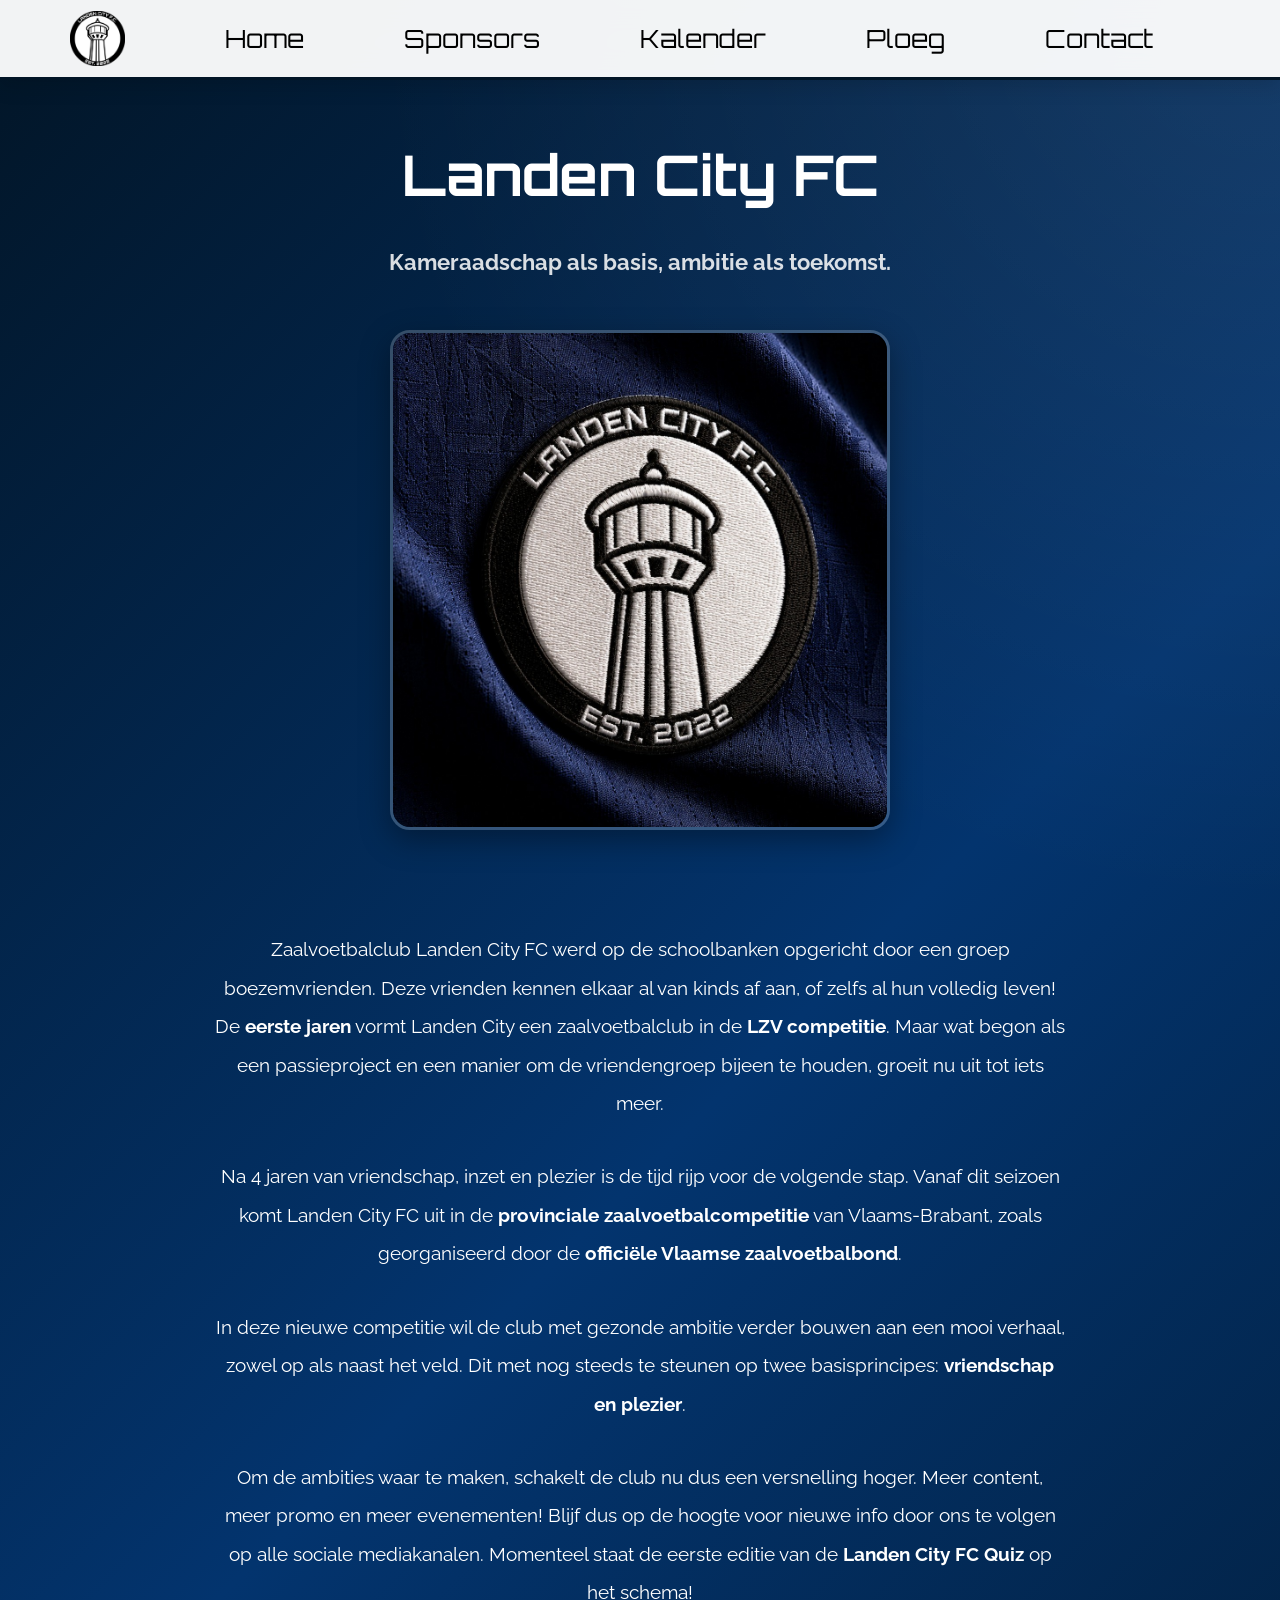
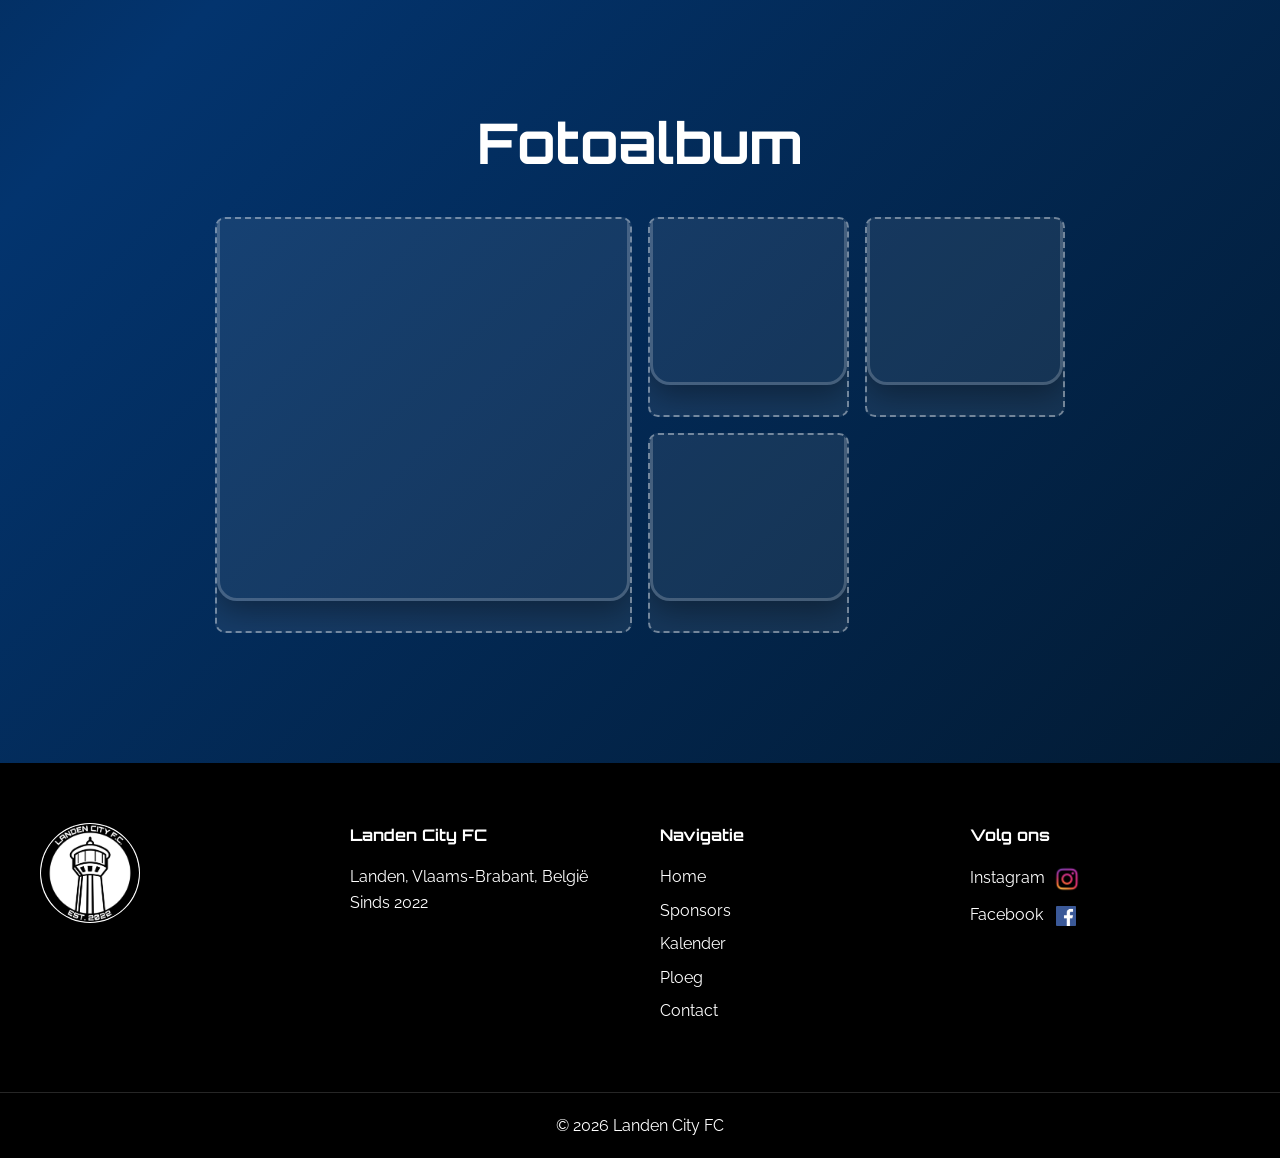
==== index.html @ bb8fb24b "Update index.html" ====
<!DOCTYPE html>
<html>

<head><!--Dit is alles wat te maken heeft met wat er in de link en tabblad van de website staat-->
    <meta charset="UTF-8">
    <meta name="viewport" content="width=device-width, initial-scale=1.0">

    <link href="https://fonts.googleapis.com/css2?family=Orbitron:wght@400;500;600;700&family=Roboto:wght@300;400;500;700&family=Poppins:wght@300;400;500;600&family=Raleway:wght@300;400;500;600&family=Quicksand:wght@300;400;500;600&display=swap" rel="stylesheet">
    <title>Landen City FC</title>
    <link rel="stylesheet" href="style.css">
    <link rel="icon" type="image/png" href="afbeeldingen/lcfc_logo_2026_2.png">
</head>



<body> <!--Dit is alles wat zichtbaar is op de pagina van de website zelf-->
<header>
    <nav class="navbar">
        <a href="index.html">
            <img src="afbeeldingen/lcfc_logo_2026_2.png" alt="Nieuw logo LCFC" class="afbeeldingnav">
        </a>
        <ul>
            <li><a href="index.html">Home</a></li>
            <li><a href="sponsors.html">Sponsors</a></li>
            <li><a href="kalender.html">Kalender</a></li>
            <li><a href="ploeg.html">Ploeg</a></li>
            <li><a href="contact.html">Contact</a></li>
        </ul>
    </nav>
</header>
    <div class="home-content">
        <h1>Landen City FC</h1>
        
        <h2>Kameraadschap als basis, ambitie als toekomst.</h2>

        <img src="afbeeldingen/LCFC_logo_home.jpeg" alt="Nieuw logo LCFC op shirt" class="afbeelding"> 

        <p>
        Zaalvoetbalclub Landen City FC werd op de schoolbanken opgericht door een groep boezemvrienden. Deze vrienden kennen elkaar al van kinds af aan, of zelfs al hun volledig leven!
        De <strong>eerste jaren</strong> vormt Landen City een zaalvoetbalclub in de <strong>LZV competitie</strong>. Maar wat begon als een passieproject en een manier om de vriendengroep bijeen te houden,
         groeit nu uit tot iets meer. 
        </p>

        <p>
        Na 4 jaren van vriendschap, inzet en plezier is de tijd rijp voor de volgende stap.
         Vanaf dit seizoen komt Landen City FC uit in de <strong>provinciale zaalvoetbalcompetitie</strong> van Vlaams-Brabant,
          zoals georganiseerd door de <strong>officiële Vlaamse zaalvoetbalbond</strong>.
        </p>

        <p>
        In deze nieuwe competitie wil de club met gezonde ambitie verder bouwen aan een mooi verhaal, zowel op als naast het veld.
         Dit met nog steeds te steunen op twee basisprincipes: <strong>vriendschap en plezier</strong>.
        </p>
        
        <p>
            Om de ambities waar te maken, schakelt de club nu dus een versnelling hoger.
             Meer content, meer promo en meer evenementen! Blijf dus op de hoogte voor nieuwe info door ons te volgen op alle sociale mediakanalen. 
             Momenteel staat de eerste editie van de <strong>Landen City FC Quiz</strong> op het schema!
        </p>
        <br>
        <br>
        <div>
            <h1>Fotoalbum</h1>
        
            <!--
                INVULINSTRUCTIES FOTOALBUM:
                1. Zet je fotobestanden in een submap, bv. "afbeeldingen/album/".
                2. Vervang per tegel de tekst "Foto hier" door:
                   <img src="afbeeldingen/album/naam.jpg" alt="Korte beschrijving">
                3. Wil je meer foto's dan er nu tegels zijn? Kopieer een heel
                   <div class="foto-tegel">...</div> blok en plak het onderaan; het rooster vult zichzelf aan.
                4. Wil je een foto laten uitspringen (groter tonen)? Voeg de class "foto-groot" toe
                   aan dat tegel-blokje (er staat er nu al één als voorbeeld).
            -->
            <div class="fotoalbum-grid">
                <div class="foto-tegel foto-groot"><img src="afbeeldingen/album/naam.jpg" alt="Korte beschrijving"></div>
                <div class="foto-tegel"><img src="afbeeldingen/album/naam.jpg" alt="Korte beschrijving"></div>
                <div class="foto-tegel"><img src="afbeeldingen/album/naam.jpg" alt="Korte beschrijving"></div>
                <div class="foto-tegel"><img src="afbeeldingen/album/naam.jpg" alt="Korte beschrijving"></div>
            </div>
        </div>
    </div>

<footer class="footer">
    <div class="footer-container">

        <div class="footer-logo">
            <img src="afbeeldingen/lcfc_logo_2026_2.png" alt="Nieuw logo LCFC" class="afbeelding">  
            
        </div>

        <div>
            <h4>Landen City FC</h4>
            <p>Landen, Vlaams-Brabant, België</p>
            <p>Sinds 2022</p>
        </div>
        
        <div>
            <h4>Navigatie</h4>
            <ul class="footer-nav">
                <li><a href="index.html">Home</a></li>
                <li><a href="sponsors.html">Sponsors</a></li>
                <li><a href="kalender.html">Kalender</a></li>
                <li><a href="ploeg.html">Ploeg</a></li>
                <li><a href="contact.html">Contact</a></li>
            </ul>
        </div>

        <div>
            <h4>Volg ons</h4>

            <p><a href="https://www.instagram.com/landen_city_fc/">Instagram
                            <img src="afbeeldingen/instagram_logo.png" alt="logo instagram" class="social-iconi">
                         </a>
            </p>

            <p><a href="https://www.facebook.com/profile.php?id=61591784882797">Facebook
                            <img src="afbeeldingen/facebook_logo.png" alt="logo facebook" class="social-iconf">
                         </a>
            </p>
        </div>

    </div>

    <div class="footer-bottom">
        © 2026 Landen City FC
    </div>
</footer>

</body>

</html>
---- style.css ----
/* ==========================
   RESET
========================== */

*{
    margin:0;
    padding:0;
    box-sizing:border-box;
}

/* ==========================
   ALGEMENE LAYOUT
========================== */

html{
    overflow-x:hidden;
    width:100%;
}

body{
    display:flex;
    flex-direction:column;
    min-height:100vh;
    width:100%;
    max-width:100vw;
    padding-top:80px;
    overflow-x:hidden;

    text-align:center;
    font-family:'Raleway',sans-serif;
    line-height:1.6;

    background:
        radial-gradient(
            circle at top right,
            rgba(255,255,255,0.08),
            transparent 30%
        ),
        linear-gradient(
            135deg,
            #021526 0%,
            #03346E 45%,
            #021526 100%
        );
}

header{
    width:100%;
}

.content{
    flex:1;
    padding-bottom:60px;
}

.page-titel,
h1{
    color:white;
    font-family:'Orbitron',sans-serif;
}

p{
    color:white;
}

/* ==========================
   NAVBAR
========================== */

.navbar{
    position:fixed;
    top:0;
    width:100%;
    height:80px;

    background:rgba(255,255,255,0.95);
    backdrop-filter:blur(15px);

    display:flex;
    align-items:center;

    gap:100px;

    border-bottom:3px solid #021526;
    box-shadow:0 5px 20px rgba(0,0,0,0.15);

    z-index:1000;
}

.navbar a{
    display:flex;
    align-items:center;
}

nav a{
    color:black;
    text-decoration:none;
    font-family:'Orbitron',sans-serif;
    font-size:25px;
    transition:0.3s;
}

nav a:hover{
    color:#0A4D8C;
}

.navbar ul{
    display:flex;
    list-style:none;
    gap:100px;
}

.afbeeldingnav{
    width:55px;
    height:auto;
    display:block;

    margin-left:70px;
}

.afbeelding{
    width:300px;
    height:auto;
}

@media (max-width:768px){

    .navbar{
        height:auto;
        padding:10px;
        flex-direction:column;
        gap:10px;
        width:100%;
        overflow:hidden;
    }


    .navbar ul{
        display:flex;
        flex-wrap:wrap;
        justify-content:center;
        gap:10px;

        width:100%;
        padding:0;
        margin:0;
    }


    nav a{
        font-size:14px;
    }

    .afbeeldingnav{
        width:40px;
        margin-left:0;
    }

    body{
        padding-top:140px;
    }

    .footer-container{
        grid-template-columns:1fr;
        text-align:left;
        justify-items:center;
        padding:40px 20px;
        gap:30px;
    }

    .wedstrijd-item{
        flex-wrap:wrap;
        justify-content:center;
        gap:6px 12px;
        text-align:center;
    }

    .wedstrijd-badge{
        margin-right:0;
    }

}

/* ==========================
   HOMEPAGE
========================== */

.home-content{
    max-width: 900px;
    margin: 50px auto;
    padding: 0 25px;

    text-align: center;
    color: white;
}

.home-content h1{
    font-size: 3.5rem;
    margin-bottom: 25px;
}

.home-content h2{
    font-size: 1.4rem;
    margin-bottom: 50px;
    font-weight: bold;
    color: rgba(255,255,255,0.85);
}

.home-content p{
    font-size: 1.2rem;
    line-height: 2;
    margin-bottom: 35px;
}

.home-content img{
    width: 100%;
    max-width: 500px;
    height: auto;

    display: block;
    margin: 40px auto;

    border-radius: 20px;
    border: 3px solid rgba(255,255,255,0.2);

    box-shadow:
        0 10px 30px rgba(0,0,0,0.35);

    transition: all 0.3s ease;
    margin-bottom: 100px;
}


.home-content img:hover{
    transform: scale(1.02);

    box-shadow:
        0 15px 40px rgba(0,0,0,0.45);
}

/* ==========================
   SPONSORS
========================== */

.sponsors-wrapper{
    max-width:1000px;
    margin:auto;
    padding:0 20px;
}

.sponsor-tier{
    margin-bottom:50px;
}

.sponsor-tier p{
    font-size: 1.2rem;
    line-height: 2;
    margin-bottom: 35px;
}

.sponsor-tier h2{
    color:white;
    font-family:'Orbitron',sans-serif;
    margin-bottom:10px;
}


.sponsor-grid{
    display:flex;
    flex-wrap:wrap;
    justify-content:center;
    gap:100px;
    margin-bottom: 60px;
}

.sponsor-card{
    display:flex;
    flex-direction:column;
    align-items:center;
    max-width:300px;
}


.sponsor-beschrijving{
    font-size:0.8rem;
    line-height:1.3;
    color:white;
    text-align:center;
    max-width:220px;
    width:100%;
}


.sponsor-card img{
    height: 200px;
    width: auto;
    max-width: 400px;

    display: block;
    margin: 10px auto;

    border-radius: 20px;
    border: 3px solid rgba(255,255,255,0.2);

    box-shadow:
        0 10px 30px rgba(0,0,0,0.35);

    transition: all 0.3s ease;
}


.sponsor-card img:hover{
    transform: scale(1.02);

    box-shadow:
        0 15px 40px rgba(0,0,0,0.45);
}

/* ==========================
   KALENDER
========================== */

.adres-link{
    color: white;
    text-decoration: none;

    border-bottom: 1px solid transparent;

    transition: all 0.3s ease;
}

.adres-link:hover{
    color: #9ccfff;

    border-bottom: 1px solid #9ccfff;

    padding-bottom: 2px;
}

.kalender-wrapper{
    max-width:700px;
    margin:auto;
    padding:0 20px;
    margin-bottom: 50px;
}

.kalender-sectie{
    max-width: 1000px;

    margin: 0 auto 60px auto;
    padding: 30px;

    background: rgba(255,255,255,0.08);

    border: 1px solid rgba(255,255,255,0.15);
    border-radius: 15px;
}

.kalender-sectie h2{
    color: white;
    margin-bottom: 25px;
    margin-top: 50px;
}

.kalender-sectie p{
    margin-bottom: 15px;
    font-size: 1.1rem;
}


.wedstrijden-lijst{
    list-style:none;

    display:flex;
    flex-direction:column;

    gap:15px;
}

.wedstrijd-item{
    background:rgba(255,255,255,0.08);

    border:1px solid rgba(255,255,255,0.25);
    border-radius:8px;

    padding:16px 20px;

    display:flex;
    justify-content:space-between;
    align-items:center;

    color:white;

    transition:0.3s;
}

.wedstrijd-item:hover{
    transform:translateY(-5px);
    box-shadow:0 10px 30px rgba(0,0,0,0.3);
}

.wedstrijd-datum{
    min-width:90px;
}

.wedstrijd-tegenstander{
    flex:1;
}

.wedstrijd-badge{
    border-radius:20px;
    padding:4px 10px;
    margin-right: 20px;
}

.wedstrijd-badge.thuis{
    background:#4CAF50;
    color:white;
}

.wedstrijd-badge.uit{
    background:#E67E22;
    color:white;
}

.wedstrijd-badge.event{
    background:#558ada;
    color:white;
}

/* ==========================
   CONTACT
========================== */

.contact-wrapper{
    max-width:900px;
    margin:auto;
    padding:20px;
}

.contact-wrapper h1{
    margin-bottom:40px;
}

.contact-wrapper h2{
    color:white;
    margin-bottom:5px;
}

.socials-contact{
    display:flex;
    flex-wrap:wrap;
    justify-content:center;
    gap:30px;
    margin-bottom:60px;
}

.social-link{
    display:flex;
    align-items:center;
    gap:12px;

    color:white;
    text-decoration:none;

    background:rgba(255,255,255,0.08);
    border:1px solid rgba(255,255,255,0.2);
    border-radius:12px;

    padding:12px 20px;

    transition:0.3s;
}

.social-link:hover{
    transform:translateY(-3px);
    background:rgba(255,255,255,0.12);
}

.social-iconci{
    width: 42px;
    height:42px;
    object-fit:contain;
    display:block;
}

.social-iconcf{
    width:30px;
    height:30px;
    object-fit:contain;
    display:block;
}

.contact-card{
    background:rgba(255,255,255,0.08);

    border:1px solid rgba(255,255,255,0.2);
    border-radius:15px;

    padding:25px;
    margin-bottom:25px;

    text-align:left;

    transition:0.3s;
}

.contact-card:hover{
    transform:translateY(-3px);
    box-shadow:0 10px 25px rgba(0,0,0,0.25);
}

.contact-card h2{
    color:white;
    margin-bottom:5px;
}

.contact-card h3{
    color:#9ccfff;
    margin-bottom:15px;
    font-weight:500;
}

.contact-card p{
    margin-bottom:6px;
}
/* ==========================
   PLOEG
========================== */

.ploeg-wrapper{
    max-width:1000px;
    margin:auto;
    padding:0 20px;
}

.ploeg-groep{
    margin-bottom:50px;
}

.ploeg-groep h1{
    font-size: 3.5rem;
    margin-bottom: 15px;
}

.ploeg-groep h2{
    color:white;
    font-family:'Orbitron',sans-serif;
    margin-bottom:20px;
}

.speler-grid{
    display:flex;
    flex-wrap:wrap;
    justify-content:center;

    gap:20px;
}

.speler-card{
    width:160px;

    background:rgba(255,255,255,0.08);

    border:1px solid rgba(255,255,255,0.25);
    border-radius:10px;

    color:white;

    transition:0.3s;
}

.speler-card:hover{
    transform:translateY(-5px);
    box-shadow:0 10px 30px rgba(0,0,0,0.3);
}

.speler-foto{
    width:100%;
    height:160px;
    overflow:hidden;

    display:flex;
    justify-content:center;
    align-items:center;

    background:rgba(255,255,255,0.12);
}

.speler-foto img{
    width:100%;
    height:100%;

    object-fit:contain;
}

.speler-nummer{
    font-family:'Orbitron',sans-serif;
    font-size:26px;
    margin-top:10px;
}

.speler-naam{
    margin-top:5px;
}

.speler-positie{
    margin-bottom:10px;
    opacity:0.8;
}

/* ==========================
   FOOTER
========================== */

.footer{
    margin-top:80px;
    background:black;
}

.footer-container{
    max-width:1400px;
    margin:auto;
    padding:60px 40px;

    display:grid;
    grid-template-columns:repeat(auto-fit, minmax(180px, 1fr));

    gap:40px;
    text-align:left;
}

.footer-nav{
    list-style:none;
    margin:0;
    padding:0;
}

.footer-logo img{
    width:100px;
    height:auto;

    background:white;
    border-radius:50%;

    padding:1px;
    margin-bottom:15px;
}

.footer h3,
.footer h4{
    color:white;
    font-family:'Orbitron',sans-serif;
    margin-bottom:15px;
}

.footer p{
    display: flex;
    align-items: center;
    gap: 8px;
}

.footer a{
    color:white;
    text-decoration:none;

    display:block;
    margin-bottom:8px;

    transition:0.3s;
}

.footer a:hover{
    color:#53a4ff;
    padding-left:5px;
}

.footer-bottom{
    border-top:1px solid rgba(255,255,255,0.15);

    text-align:center;

    color:white;

    padding:20px;
}

.social-iconi{
    width: 30px;
    height: 30px;

    margin-left: 3px;

    vertical-align: middle;
}

.social-iconi:hover{
    transform: scale(1.15);
    opacity: 0.85;
}

.social-iconf{
    width: 20px;
    height: 20px;

    margin-left: 9px;

    vertical-align: middle;
}

.social-iconf:hover{
    transform: scale(1.15);
    opacity: 0.85;
}


/* Fotoalbum */
.fotoalbum-grid{
    display:grid;
    grid-template-columns:repeat(auto-fill, minmax(200px, 1fr));
    grid-auto-rows:200px;
    gap:16px;
    max-width:1100px;
    margin:30px auto 0 auto;
}

.foto-tegel{
    background:rgba(255,255,255,0.08);
    border:2px dashed rgba(255,255,255,0.4);
    border-radius:10px;
    display:flex;
    align-items:center;
    justify-content:center;
    color:rgba(255,255,255,0.6);
    font-family:'Poppins', sans-serif;
    font-size:14px;
    overflow:hidden;
}

.foto-tegel img{
    width:100%;
    height:100%;
    object-fit:cover;
    display:block;
    transition:transform 0.4s ease;
}

.foto-tegel:hover img{
    transform:scale(1.05);
}

.foto-tegel.foto-groot{
    grid-column:span 2;
    grid-row:span 2;
}

@media (max-width:768px){
    .foto-tegel.foto-groot{
        grid-column:span 1;
        grid-row:span 1;
    }
}
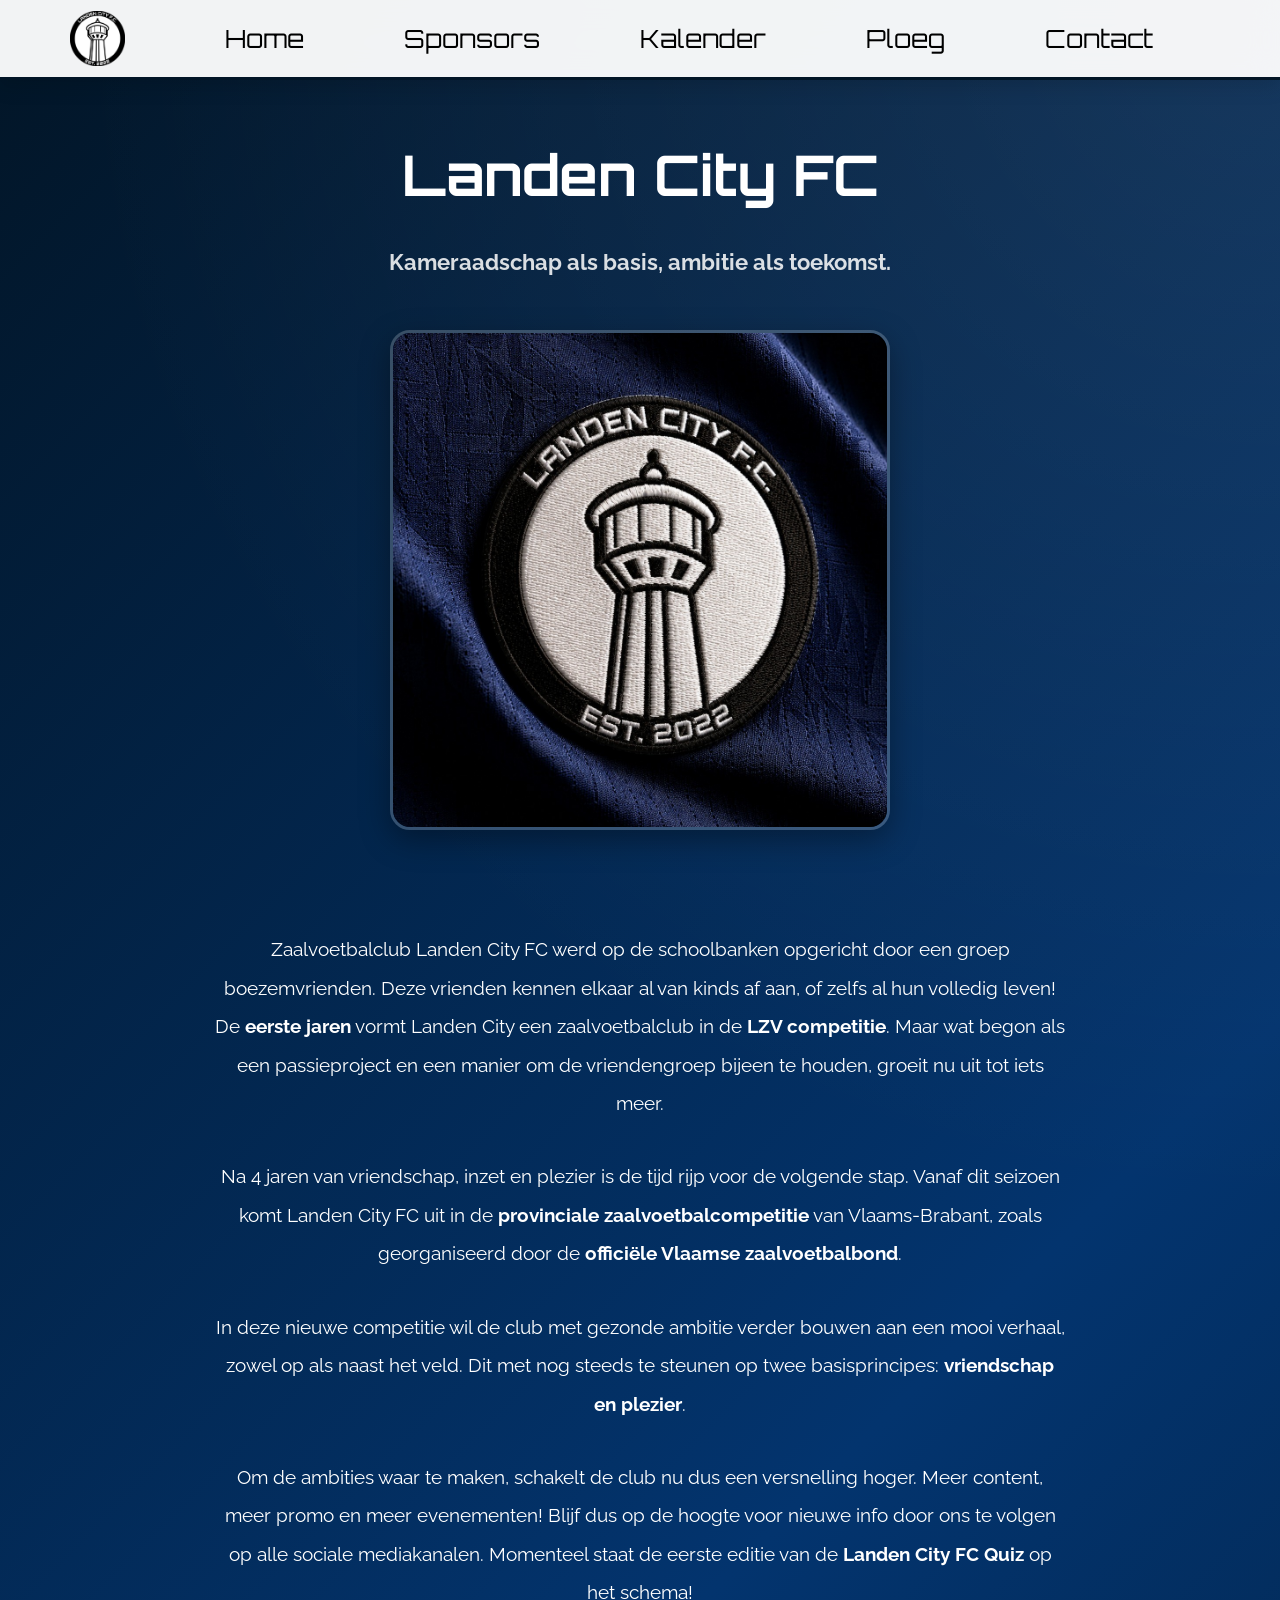
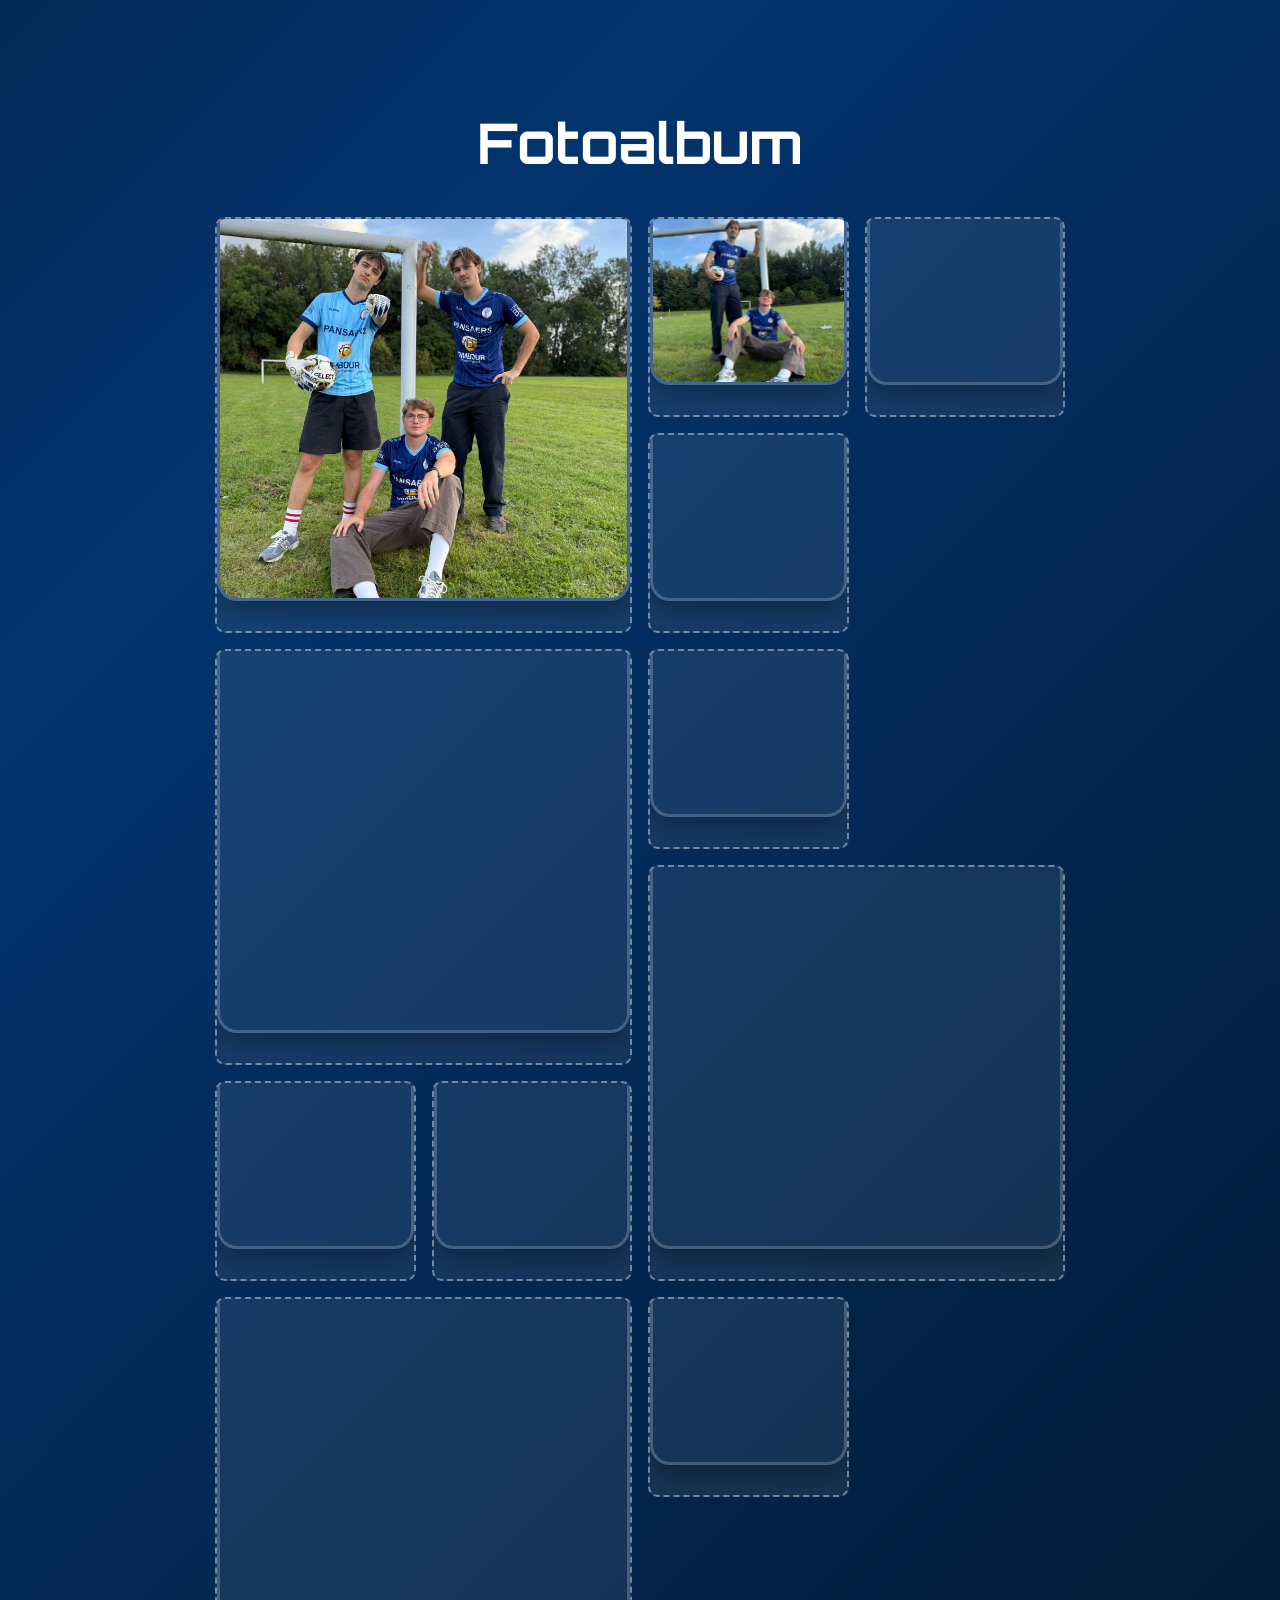
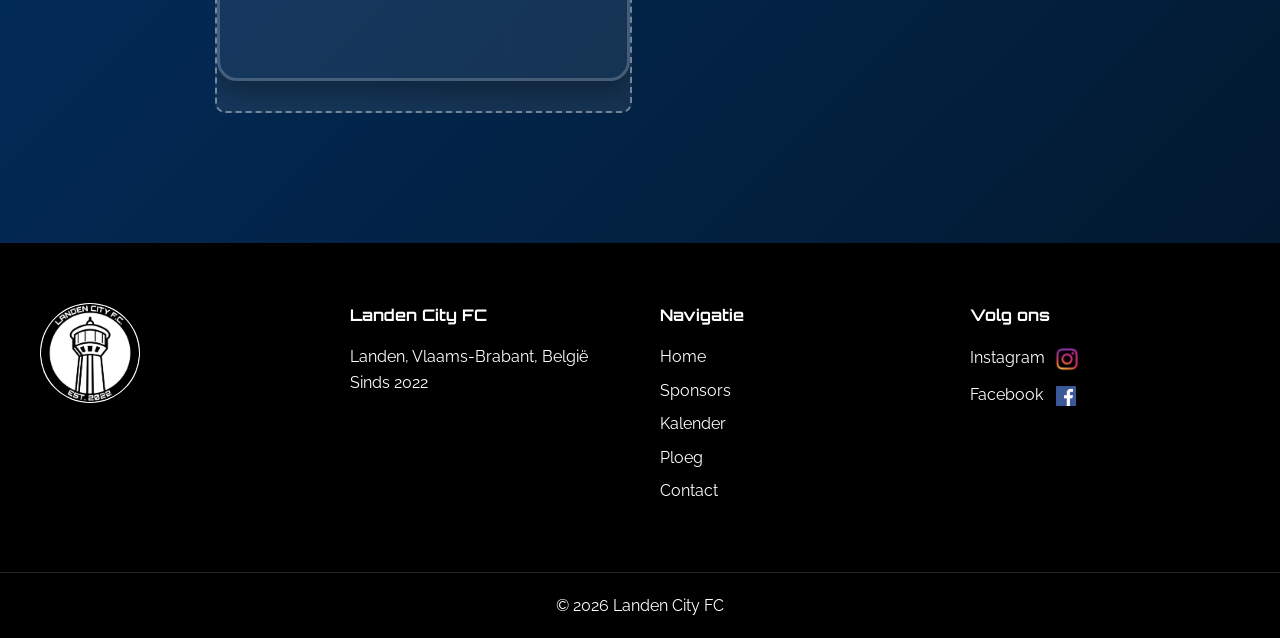
==== commit 22d891f0: "Update index.html" ====
--- a/index.html
+++ b/index.html
@@ -73,10 +73,17 @@
                    aan dat tegel-blokje (er staat er nu al één als voorbeeld).
             -->
             <div class="fotoalbum-grid">
-                <div class="foto-tegel foto-groot"><img src="afbeeldingen/album/naam.jpg" alt="Korte beschrijving"></div>
-                <div class="foto-tegel"><img src="afbeeldingen/album/naam.jpg" alt="Korte beschrijving"></div>
-                <div class="foto-tegel"><img src="afbeeldingen/album/naam.jpg" alt="Korte beschrijving"></div>
-                <div class="foto-tegel"><img src="afbeeldingen/album/naam.jpg" alt="Korte beschrijving"></div>
+                <div class="foto-tegel foto-groot"><img src="afbeeldingen/f1.jpeg" alt="foto1"></div>
+                <div class="foto-tegel"><img src="afbeeldingen/f2.jpeg" alt="foto2"></div>
+                <div class="foto-tegel"><img src="afbeeldingen/f3" alt="foto3"></div>
+                <div class="foto-tegel"><img src="afbeeldingen/f4" alt="foto4"></div>
+                <div class="foto-tegel foto-groot"><img src="afbeeldingen/f5" alt="foto5"></div>
+                <div class="foto-tegel"><img src="afbeeldingen/f6" alt="foto6"></div>
+                <div class="foto-tegel foto-groot"><img src="afbeeldingen/f7" alt="foto7"></div>
+                <div class="foto-tegel"><img src="afbeeldingen/f8" alt="foto8"></div>
+                <div class="foto-tegel"><img src="afbeeldingen/f9" alt="foto9"></div>
+                <div class="foto-tegel foto-groot"><img src="afbeeldingen/f10" alt="foto10"></div>
+                <div class="foto-tegel"><img src="afbeeldingen/f11" alt="foto11"></div>
             </div>
         </div>
     </div>
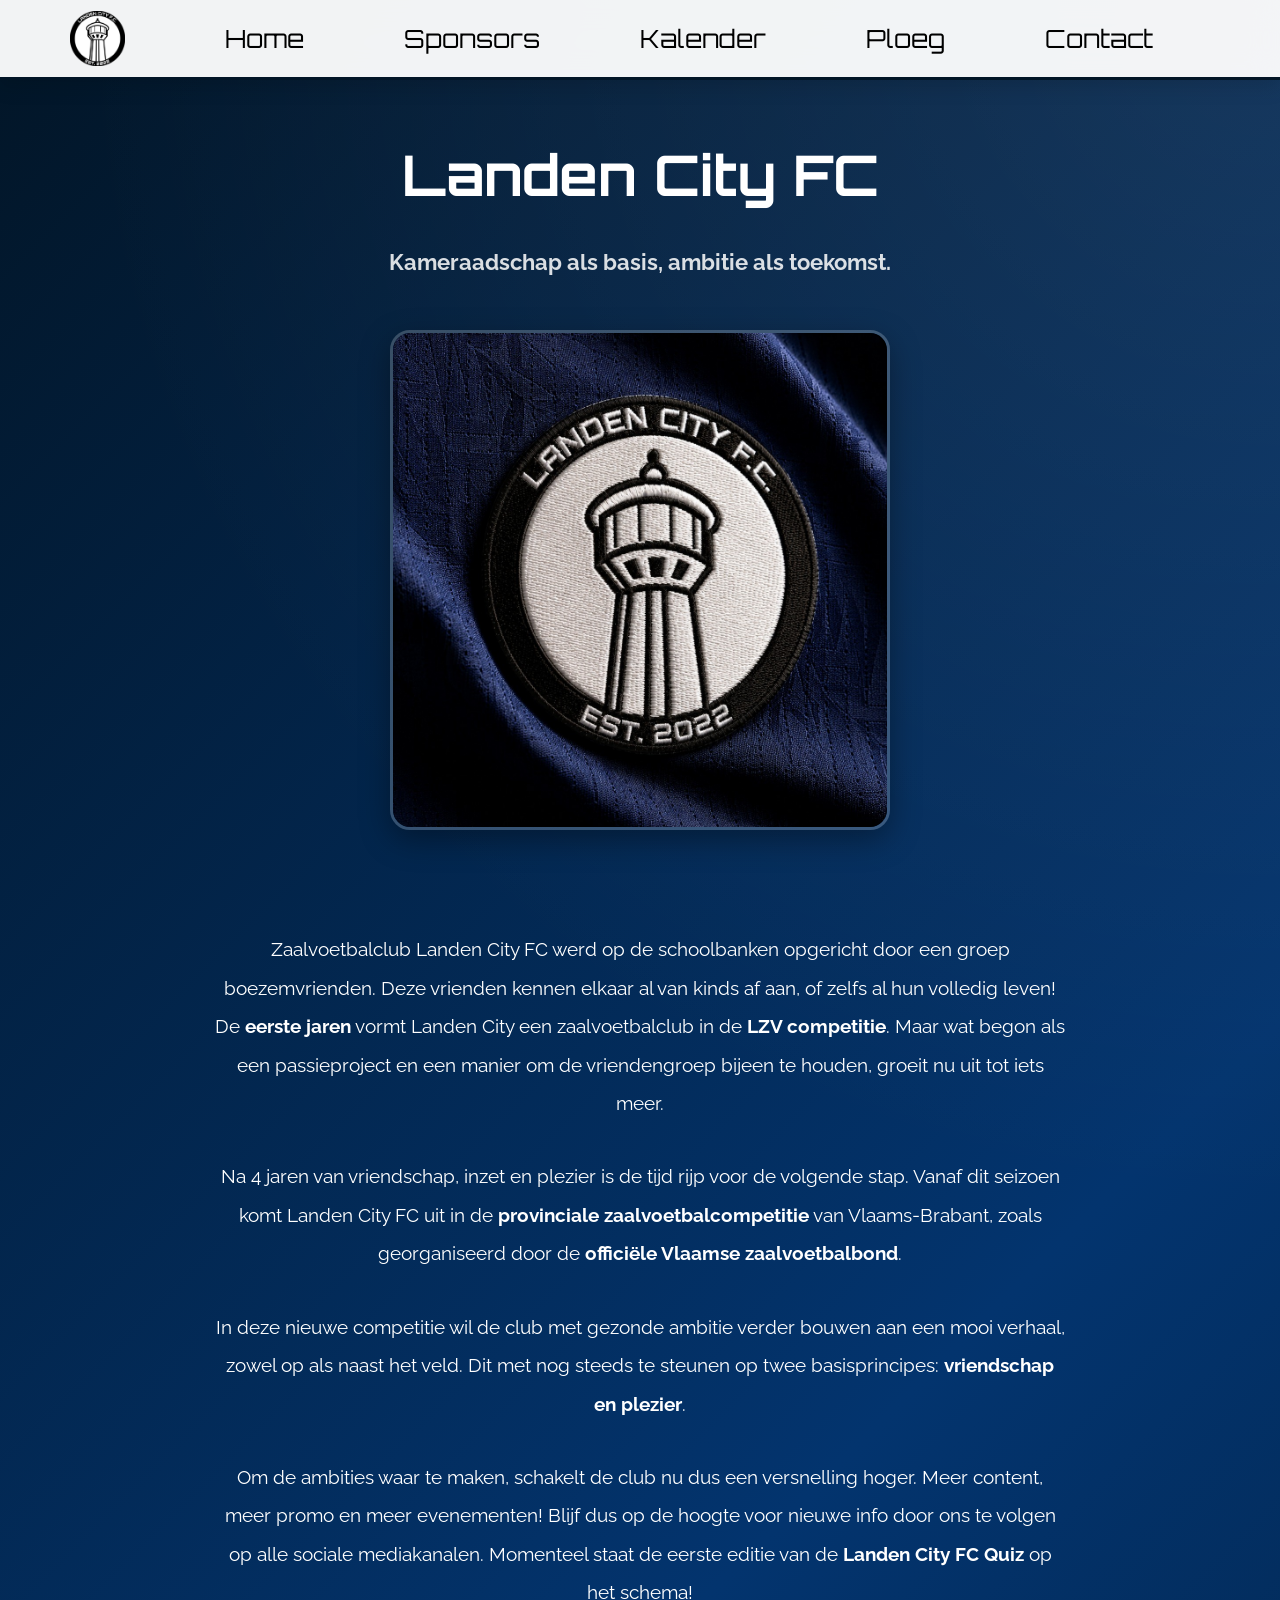
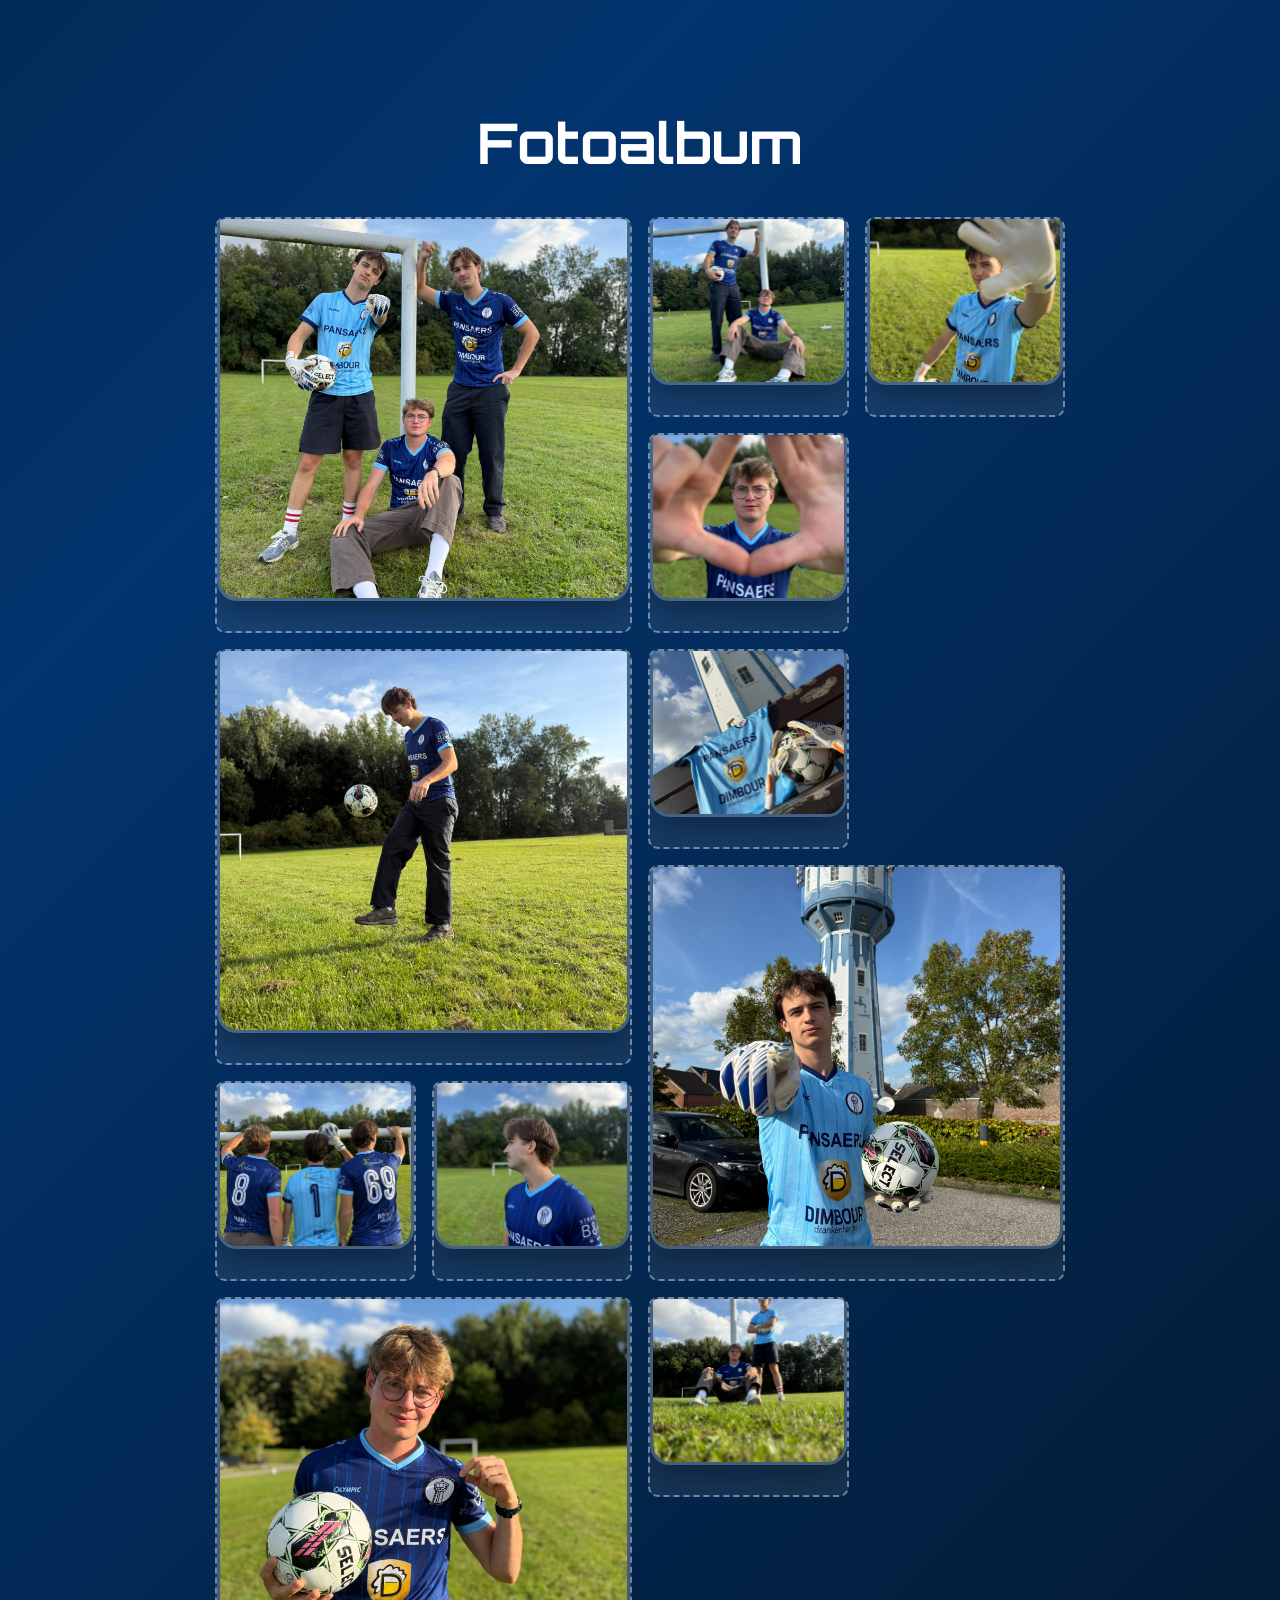
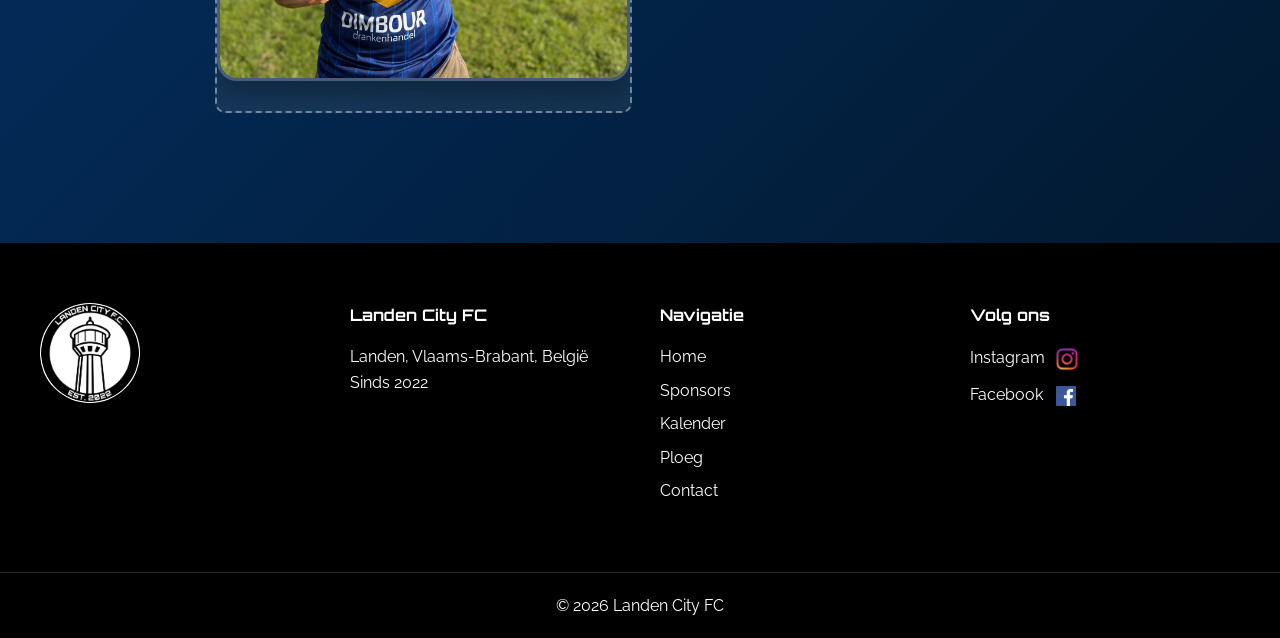
==== commit 05655db5: "Update index.html" ====
--- a/index.html
+++ b/index.html
@@ -75,15 +75,15 @@
             <div class="fotoalbum-grid">
                 <div class="foto-tegel foto-groot"><img src="afbeeldingen/f1.jpeg" alt="foto1"></div>
                 <div class="foto-tegel"><img src="afbeeldingen/f2.jpeg" alt="foto2"></div>
-                <div class="foto-tegel"><img src="afbeeldingen/f3" alt="foto3"></div>
-                <div class="foto-tegel"><img src="afbeeldingen/f4" alt="foto4"></div>
-                <div class="foto-tegel foto-groot"><img src="afbeeldingen/f5" alt="foto5"></div>
-                <div class="foto-tegel"><img src="afbeeldingen/f6" alt="foto6"></div>
-                <div class="foto-tegel foto-groot"><img src="afbeeldingen/f7" alt="foto7"></div>
-                <div class="foto-tegel"><img src="afbeeldingen/f8" alt="foto8"></div>
-                <div class="foto-tegel"><img src="afbeeldingen/f9" alt="foto9"></div>
-                <div class="foto-tegel foto-groot"><img src="afbeeldingen/f10" alt="foto10"></div>
-                <div class="foto-tegel"><img src="afbeeldingen/f11" alt="foto11"></div>
+                <div class="foto-tegel"><img src="afbeeldingen/f3.jpeg" alt="foto3"></div>
+                <div class="foto-tegel"><img src="afbeeldingen/f4.jpeg" alt="foto4"></div>
+                <div class="foto-tegel foto-groot"><img src="afbeeldingen/f5.jpeg" alt="foto5"></div>
+                <div class="foto-tegel"><img src="afbeeldingen/f6.jpeg" alt="foto6"></div>
+                <div class="foto-tegel foto-groot"><img src="afbeeldingen/f7.jpeg" alt="foto7"></div>
+                <div class="foto-tegel"><img src="afbeeldingen/f8.jpeg" alt="foto8"></div>
+                <div class="foto-tegel"><img src="afbeeldingen/f9.jpeg" alt="foto9"></div>
+                <div class="foto-tegel foto-groot"><img src="afbeeldingen/f10.jpeg" alt="foto10"></div>
+                <div class="foto-tegel"><img src="afbeeldingen/f11.jpeg" alt="foto11"></div>
             </div>
         </div>
     </div>
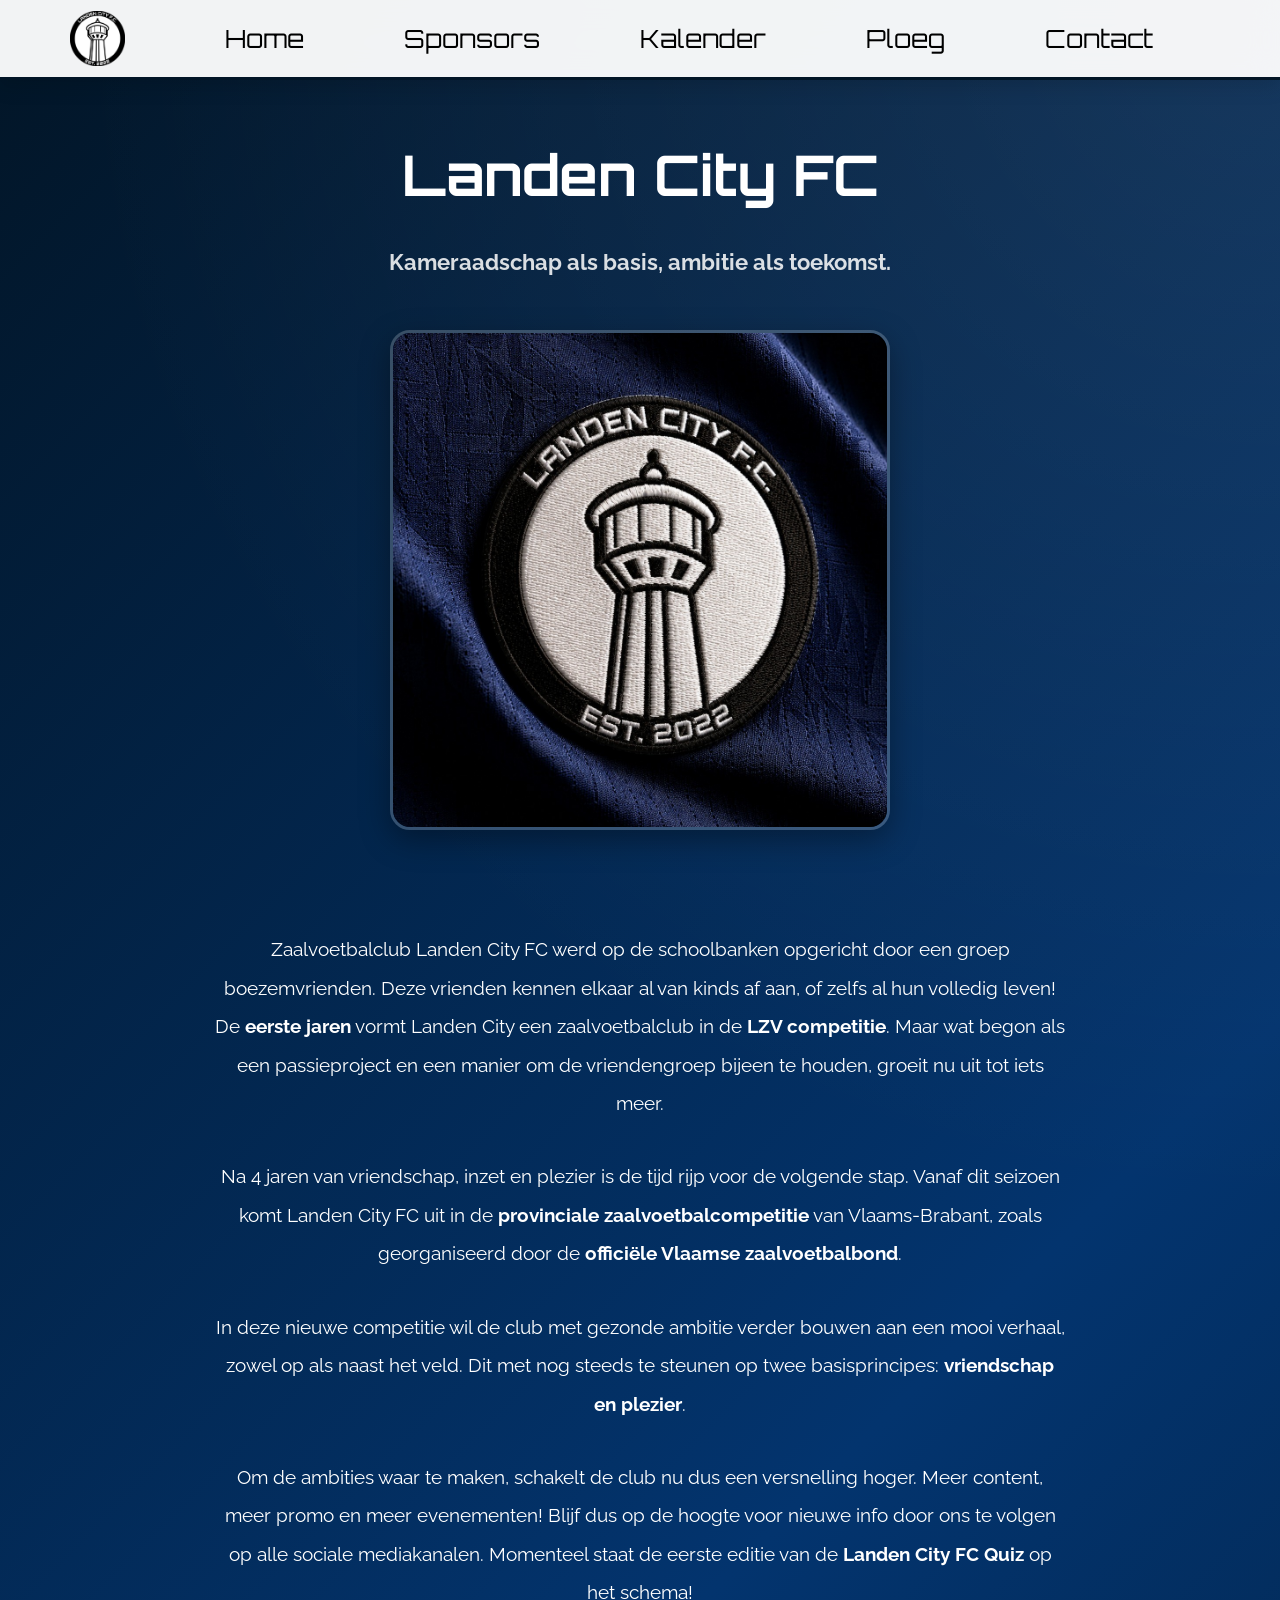
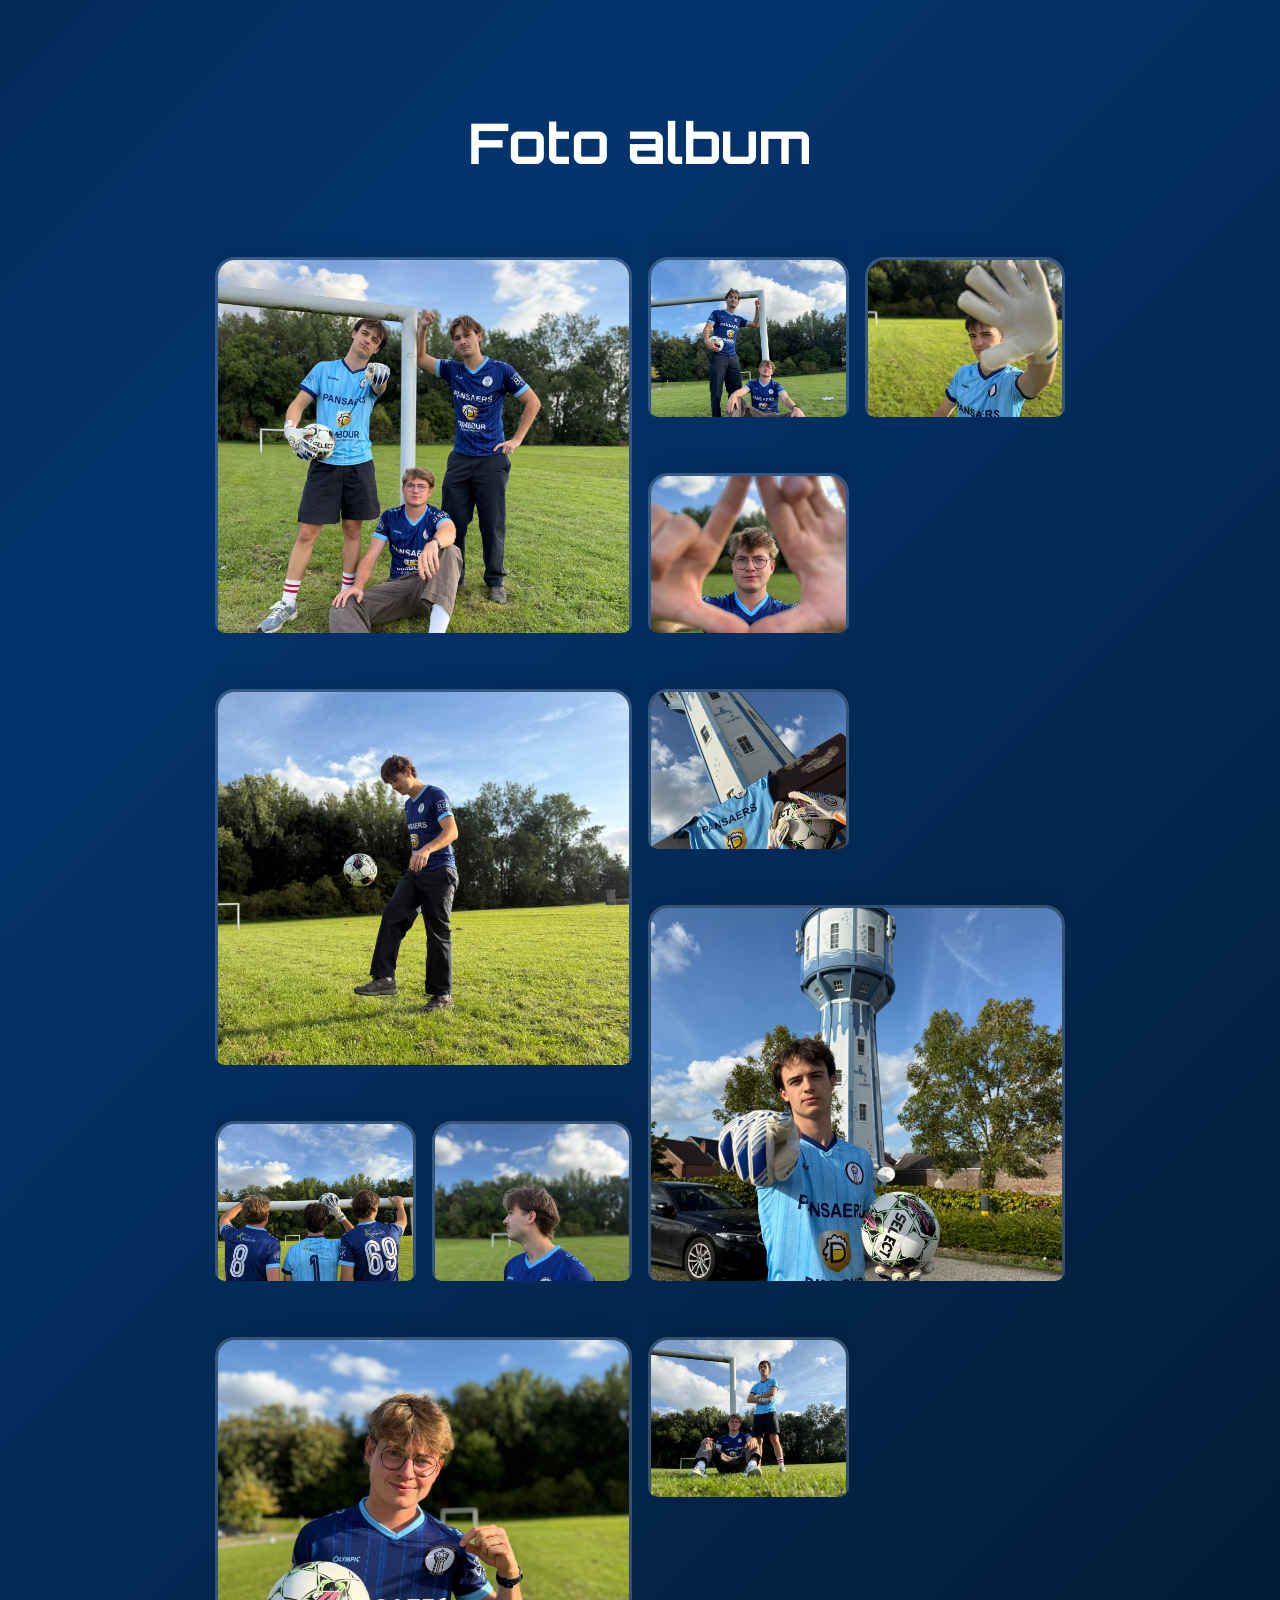
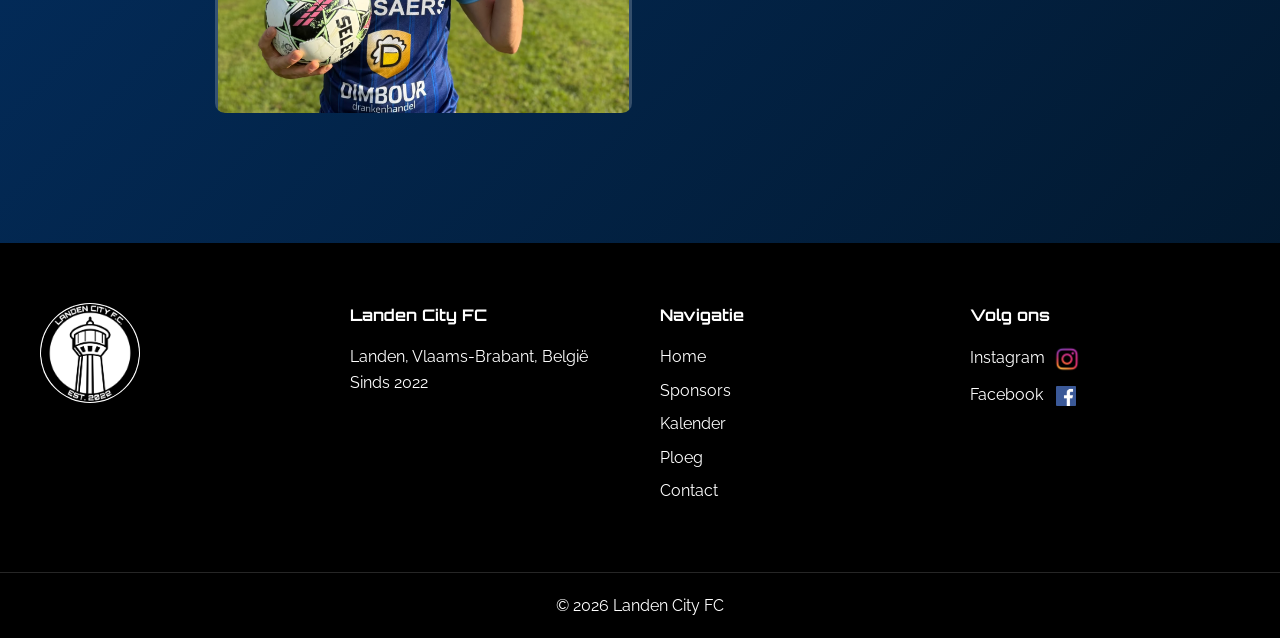
==== commit c21b134d: "Update index.html" ====
--- a/index.html
+++ b/index.html
@@ -60,7 +60,7 @@
         <br>
         <br>
         <div>
-            <h1>Fotoalbum</h1>
+            <h1>Foto album</h1>
         
             <!--
                 INVULINSTRUCTIES FOTOALBUM:
--- a/style.css
+++ b/style.css
@@ -725,6 +725,7 @@
 }
 
 .foto-tegel{
+    position:relative;
     background:rgba(255,255,255,0.08);
     border:2px dashed rgba(255,255,255,0.4);
     border-radius:10px;
@@ -737,7 +738,15 @@
     overflow:hidden;
 }
 
+/* Zodra er een echte <img> in de tegel staat, verdwijnt de placeholder-rand automatisch */
+.foto-tegel:has(img){
+    border:none;
+    background:none;
+}
+
 .foto-tegel img{
+    position:absolute;
+    inset:0;
     width:100%;
     height:100%;
     object-fit:cover;
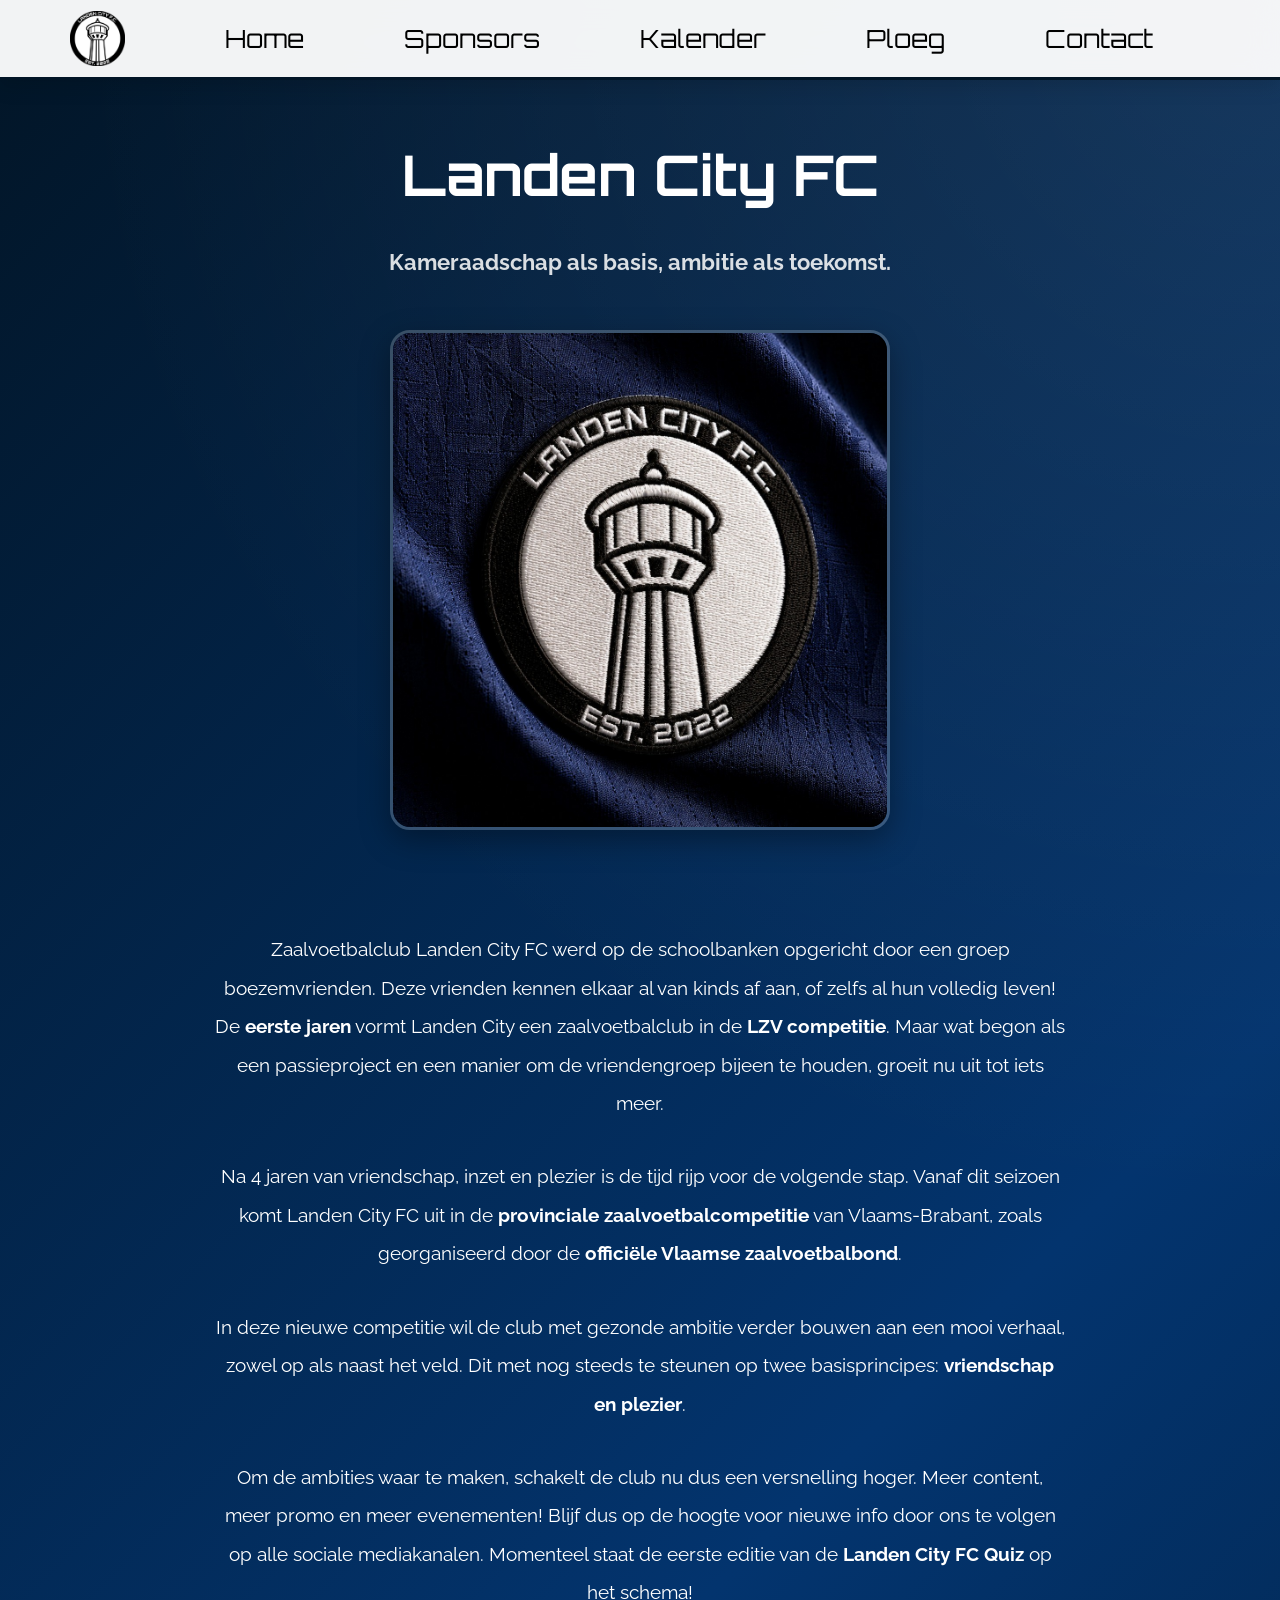
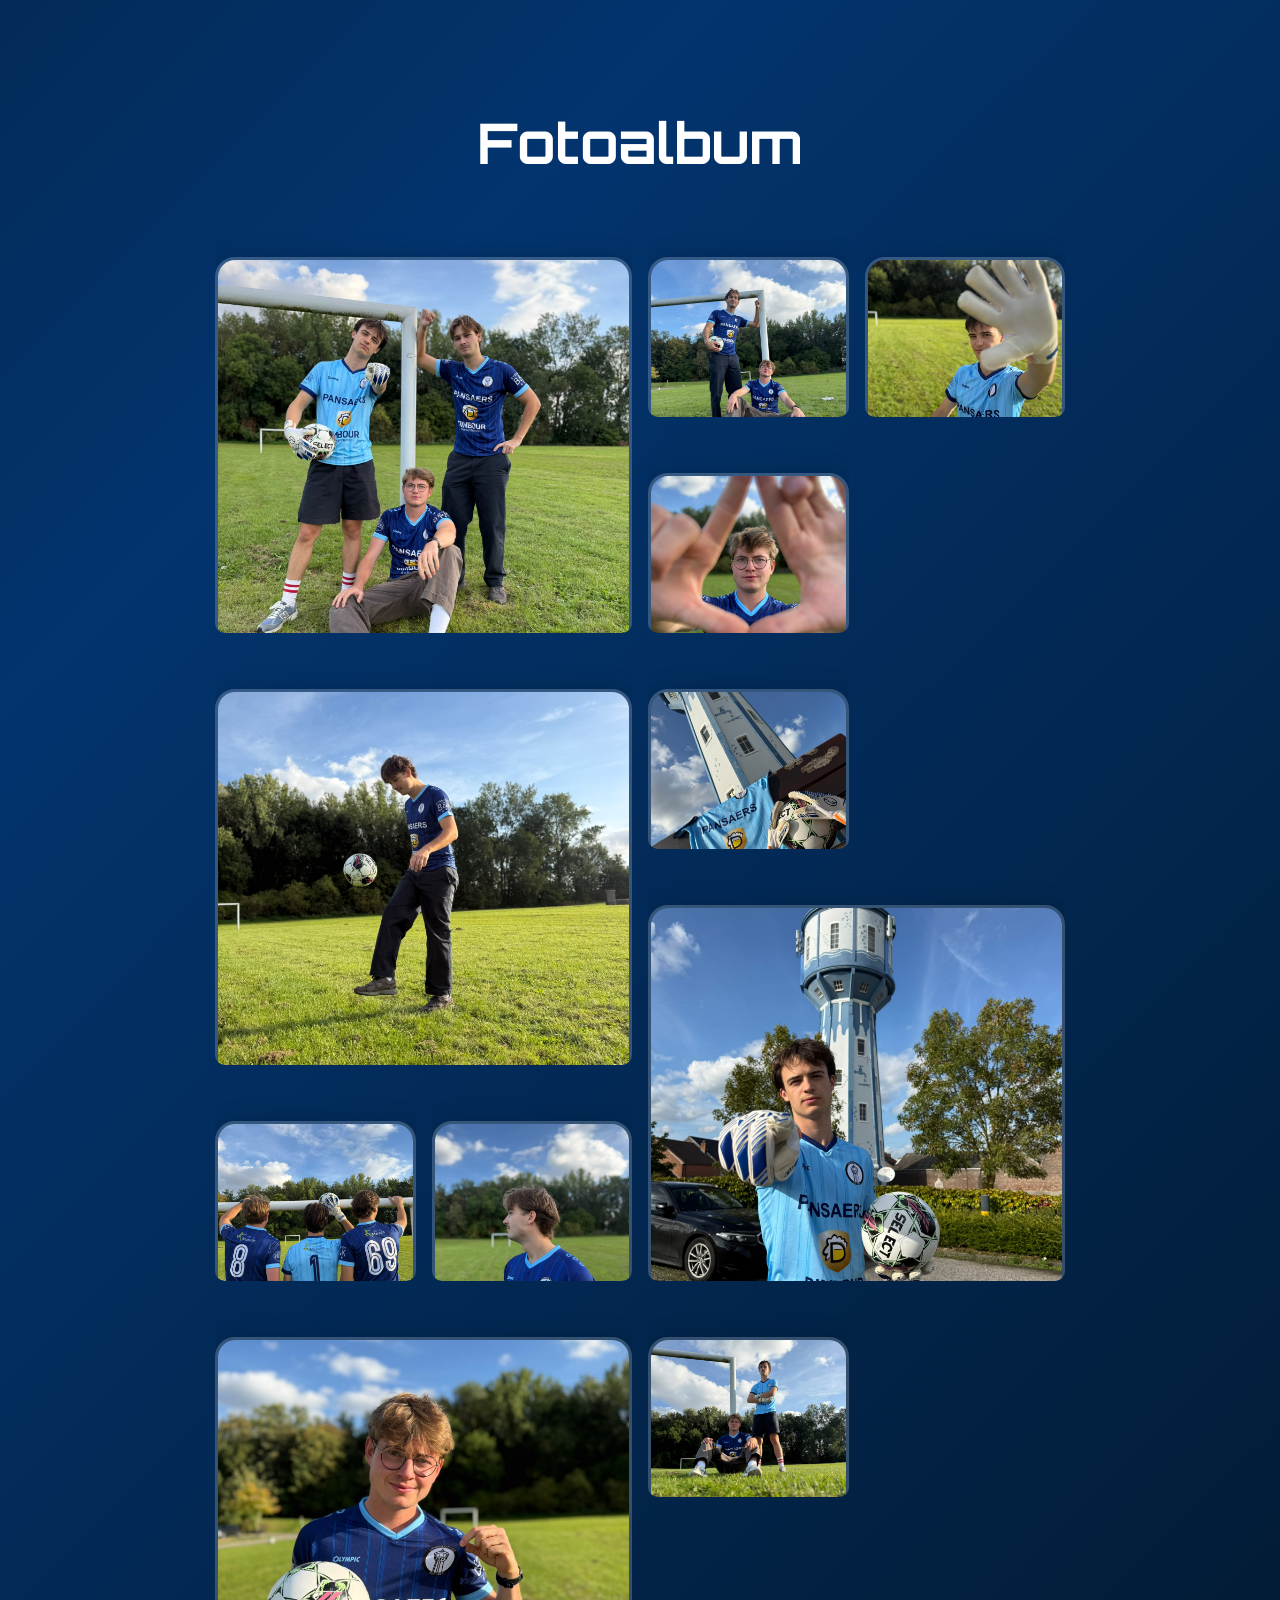
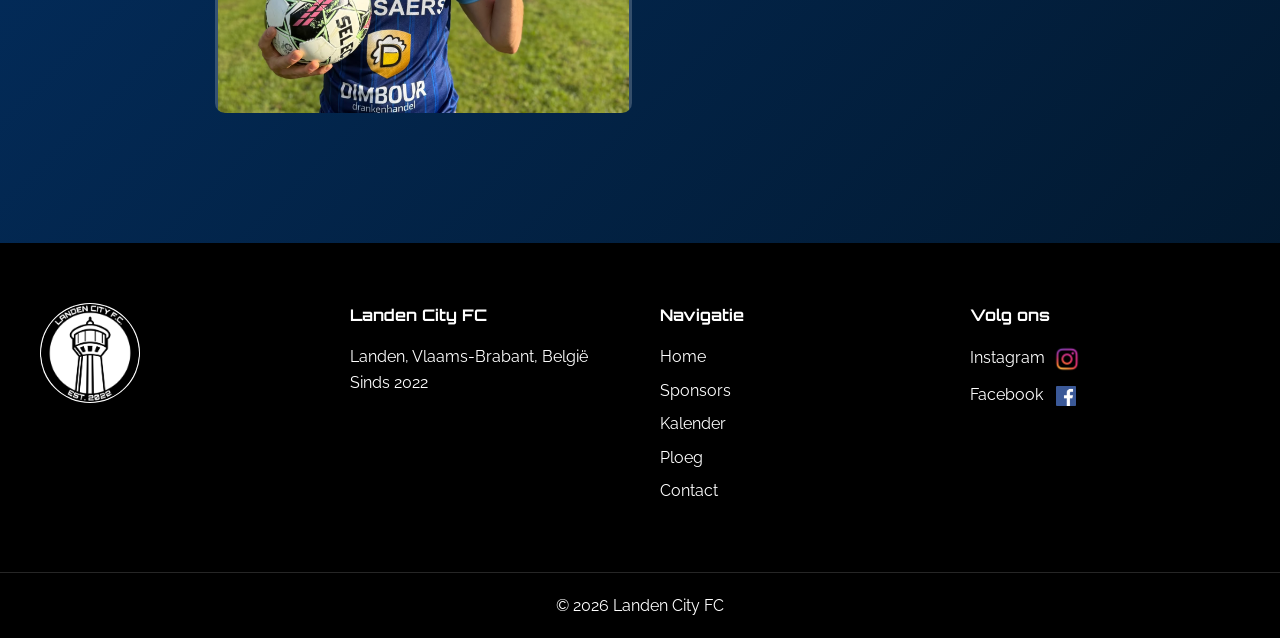
==== commit 2ae7155c: "Update index.html" ====
--- a/index.html
+++ b/index.html
@@ -60,7 +60,7 @@
         <br>
         <br>
         <div>
-            <h1>Foto album</h1>
+            <h1>Fotoalbum</h1>
         
             <!--
                 INVULINSTRUCTIES FOTOALBUM:
--- a/style.css
+++ b/style.css
@@ -195,8 +195,10 @@
 }
 
 .home-content h1{
-    font-size: 3.5rem;
+    font-size: clamp(2rem, 9vw, 3.5rem);
     margin-bottom: 25px;
+    overflow-wrap: break-word;
+    word-break: break-word;
 }
 
 .home-content h2{
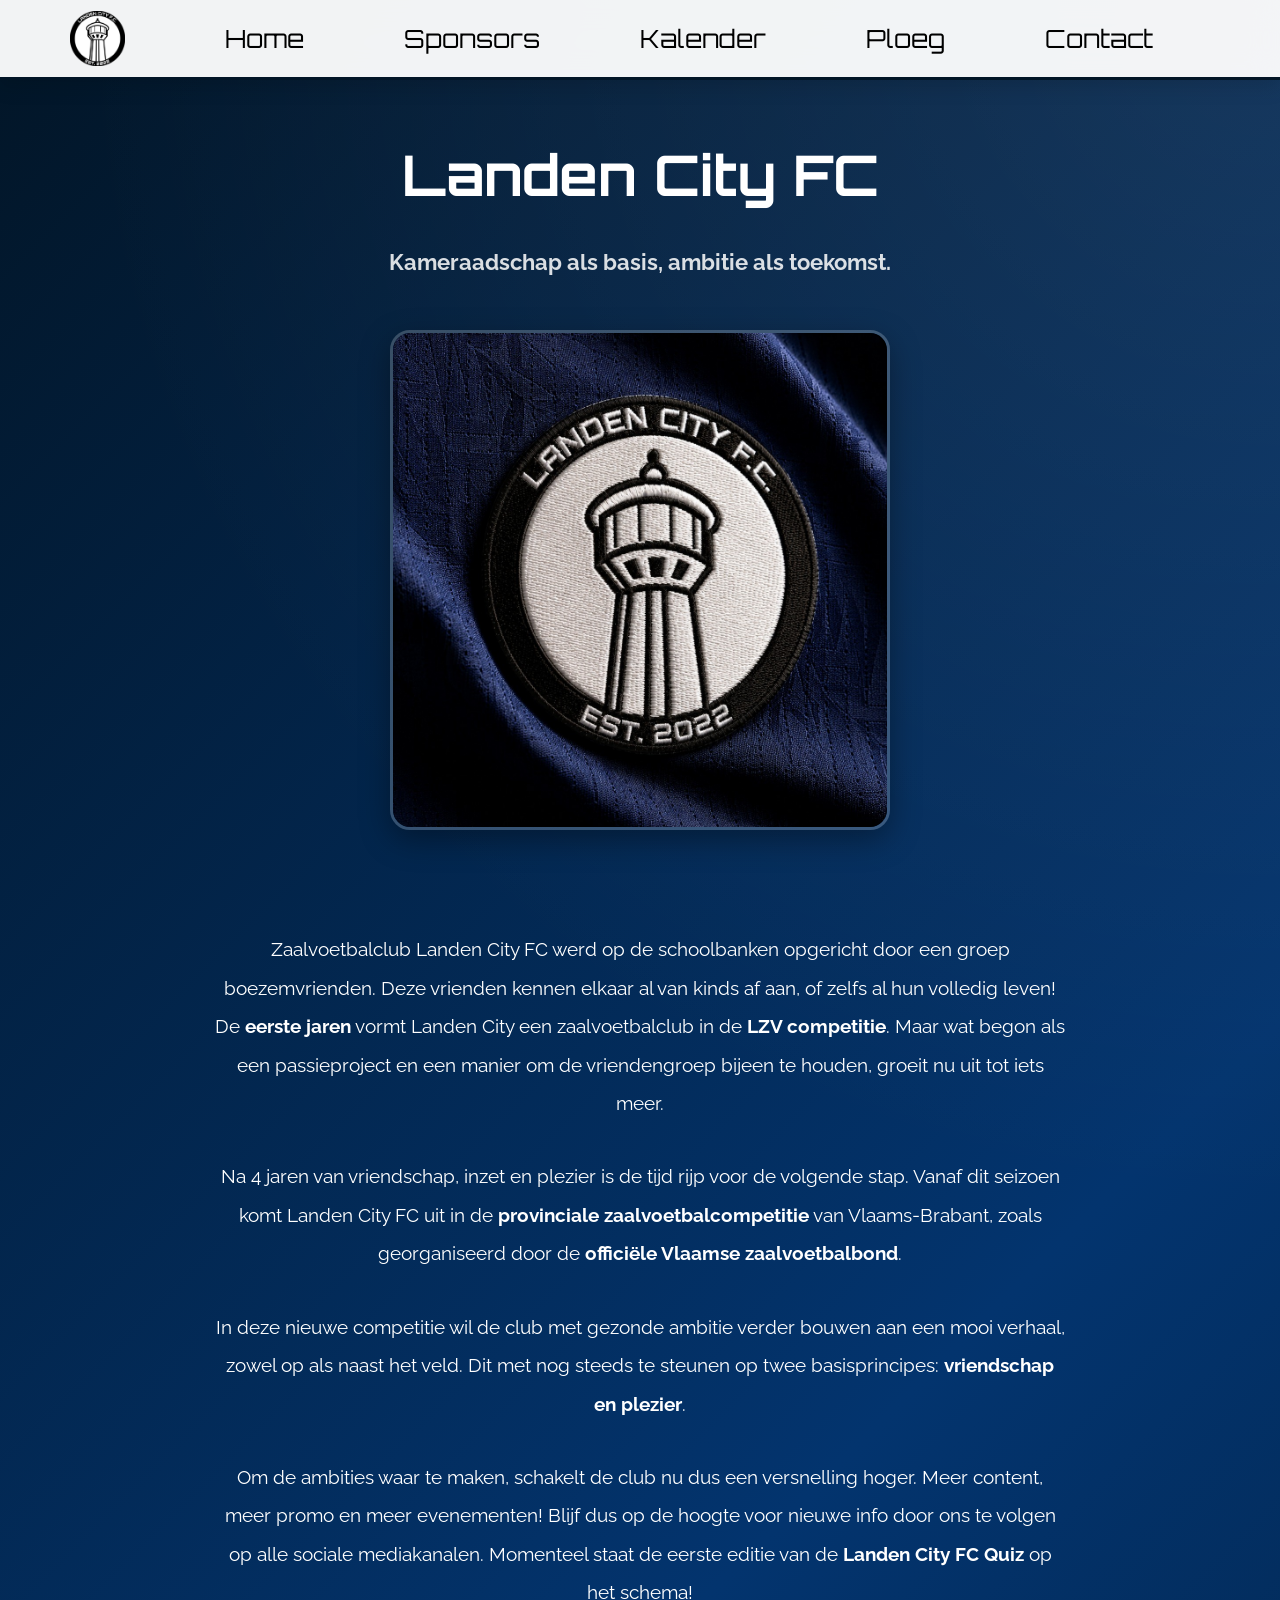
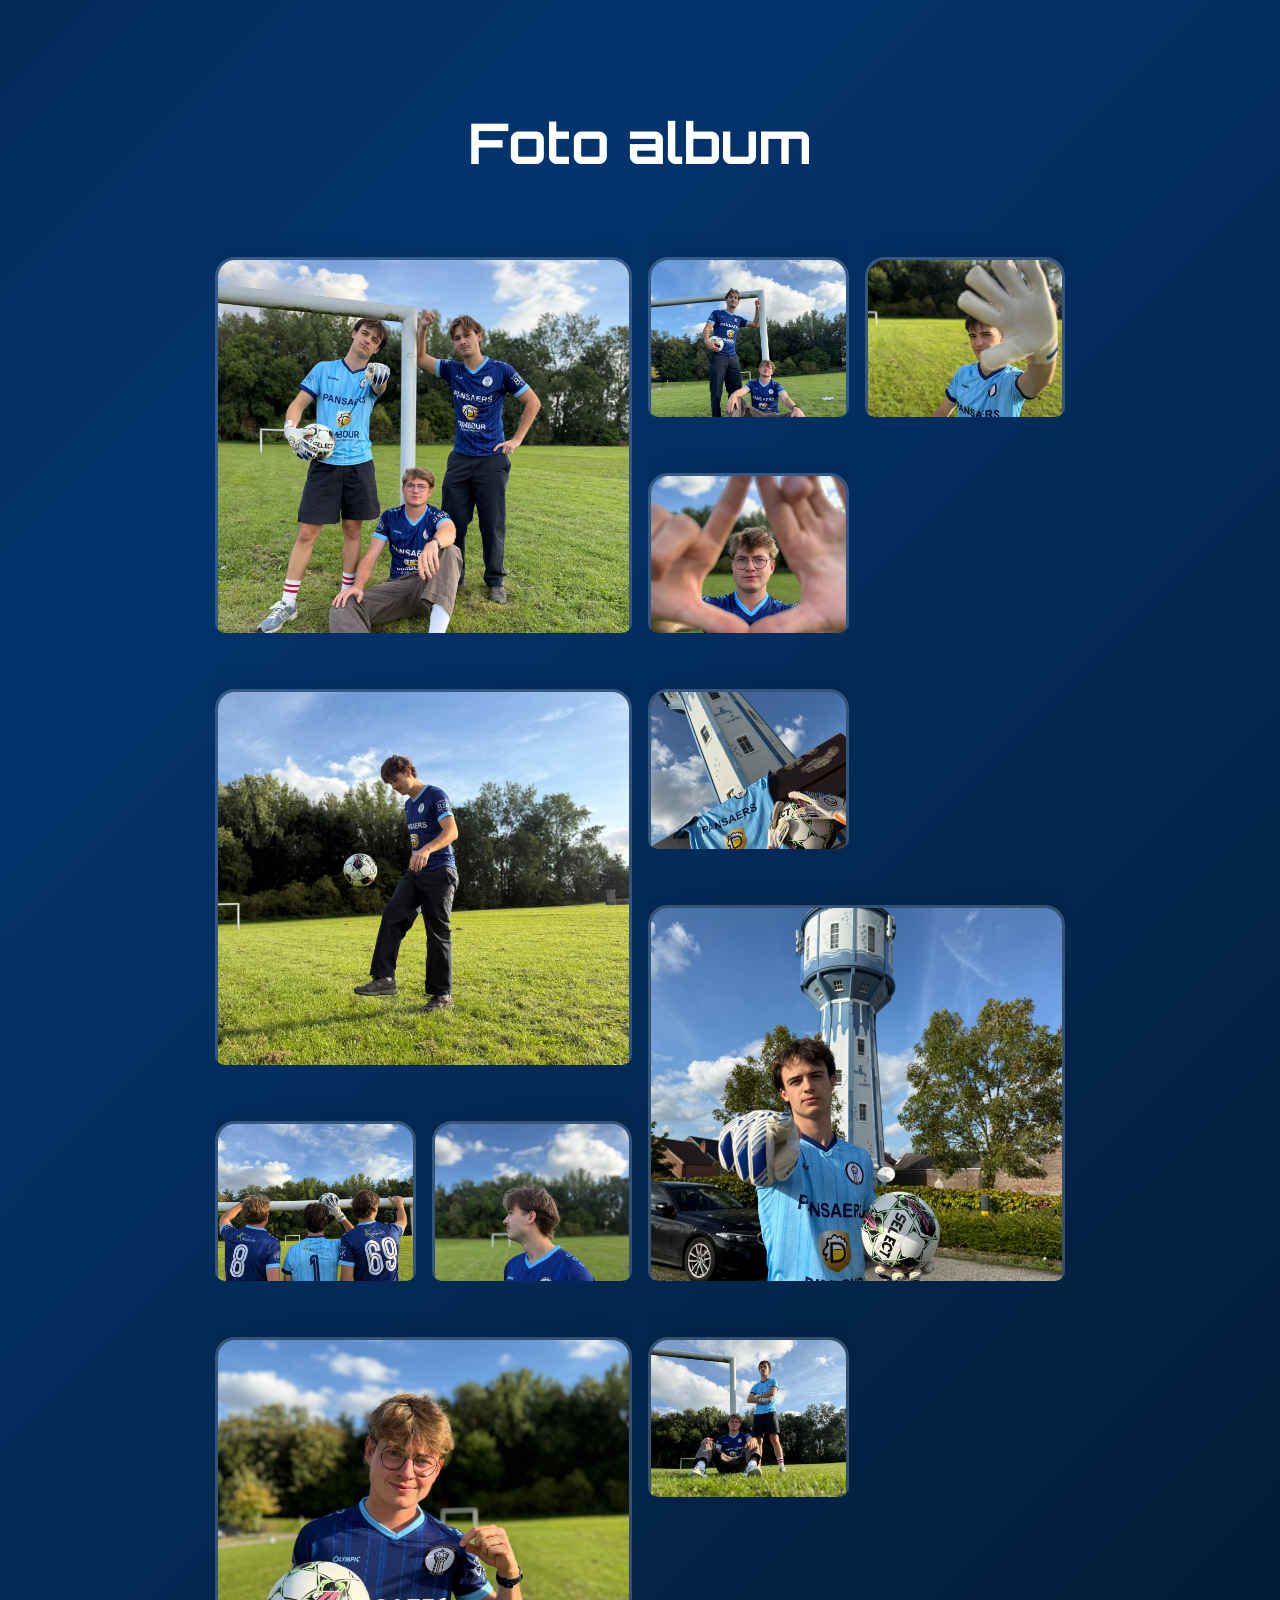
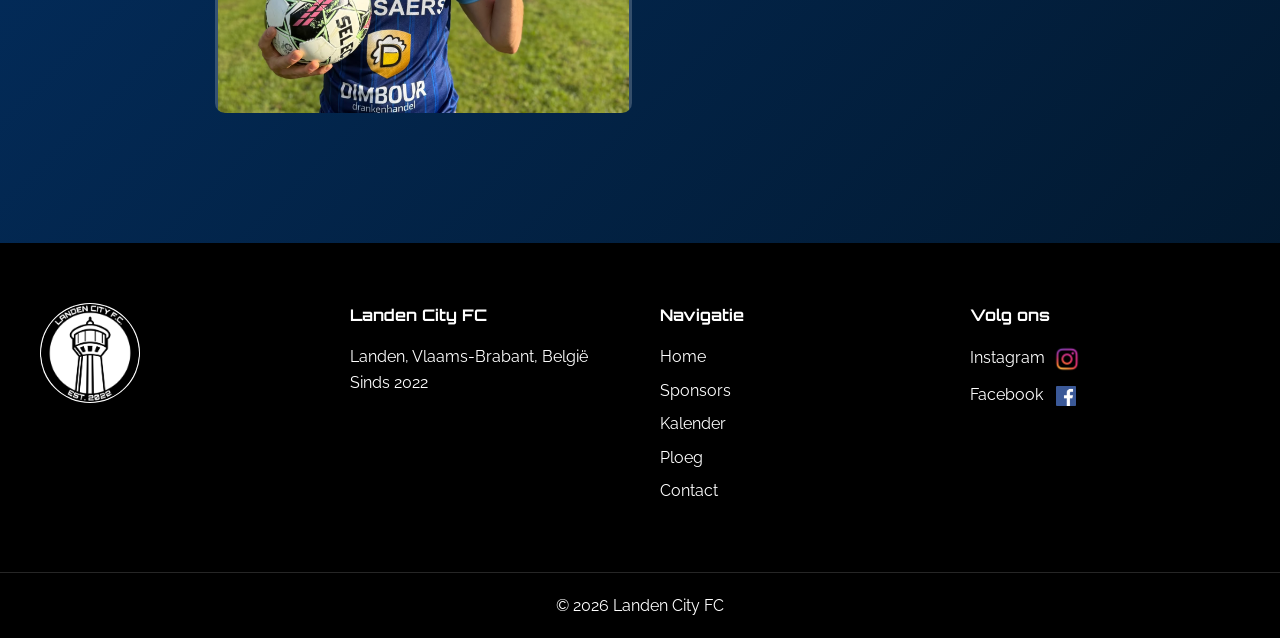
==== commit a7c9ad23: "Update index.html" ====
--- a/index.html
+++ b/index.html
@@ -60,7 +60,7 @@
         <br>
         <br>
         <div>
-            <h1>Fotoalbum</h1>
+            <h1>Foto album</h1>
         
             <!--
                 INVULINSTRUCTIES FOTOALBUM:
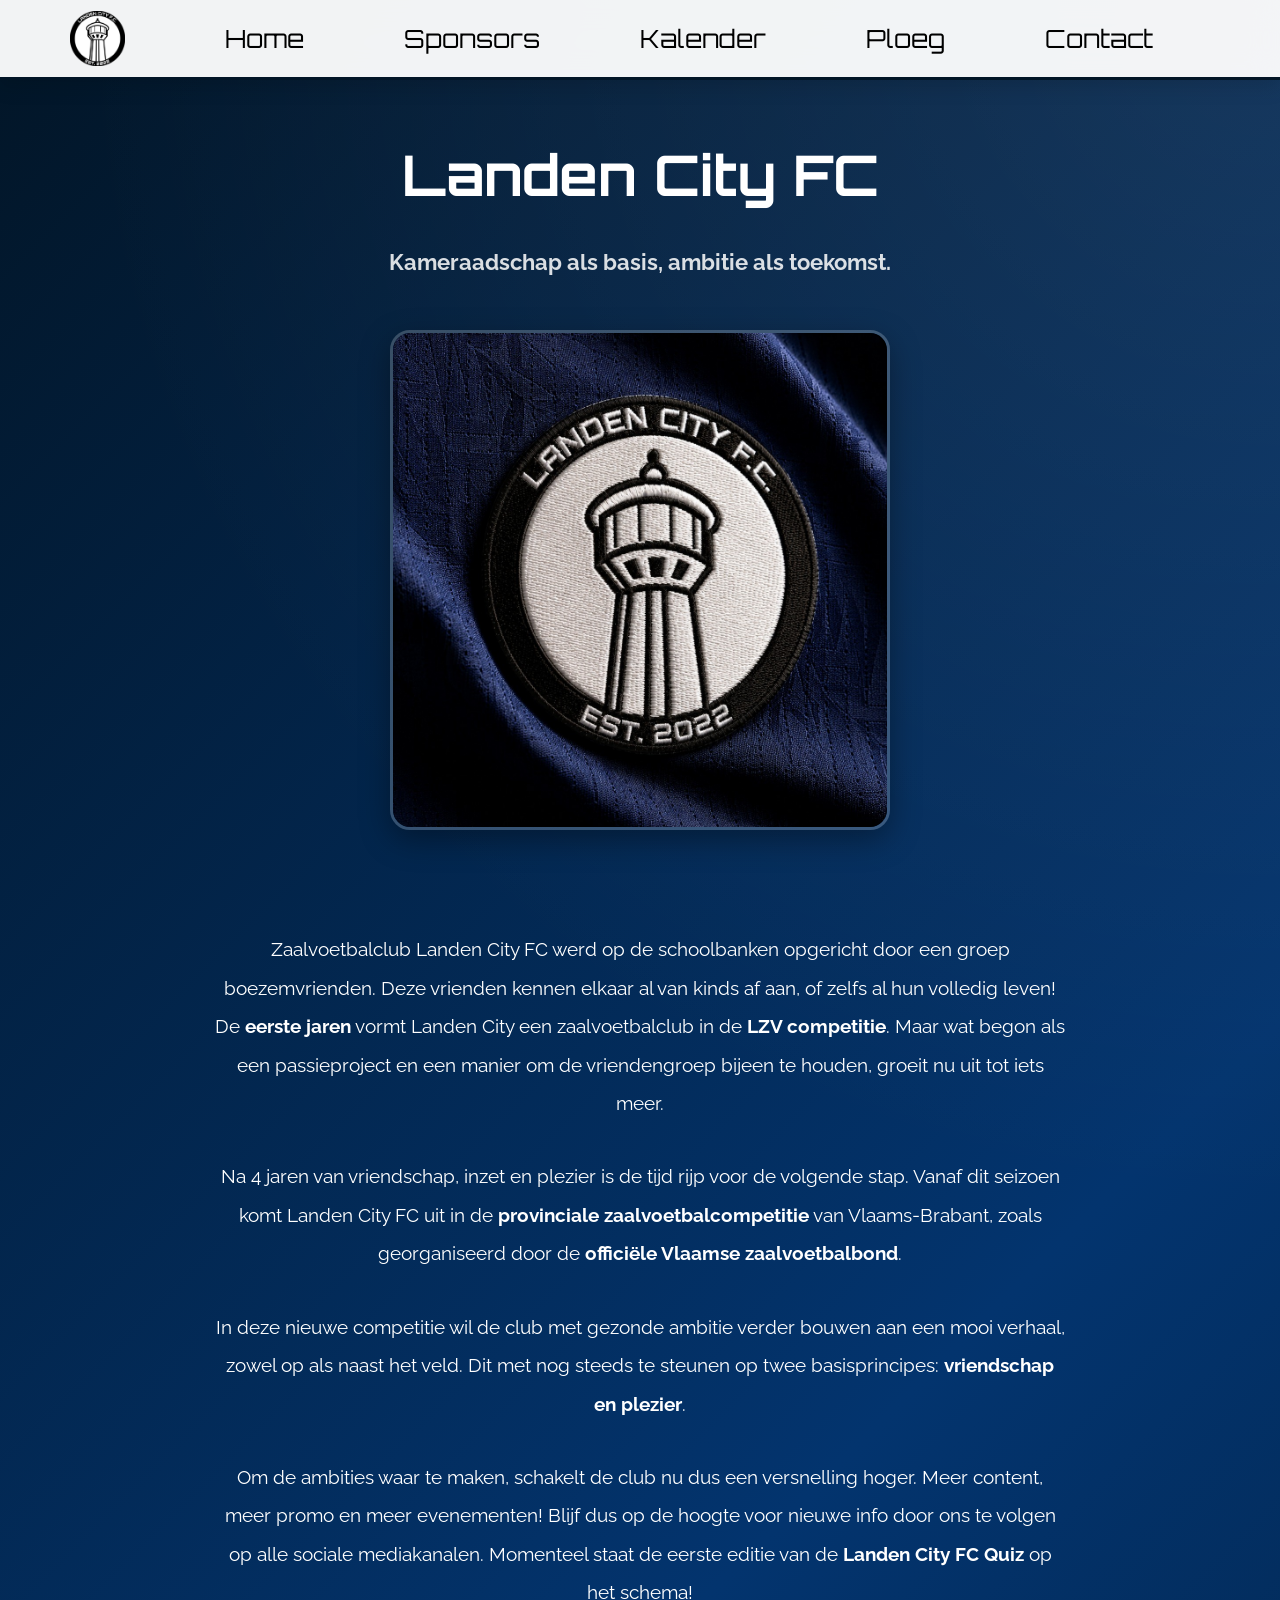
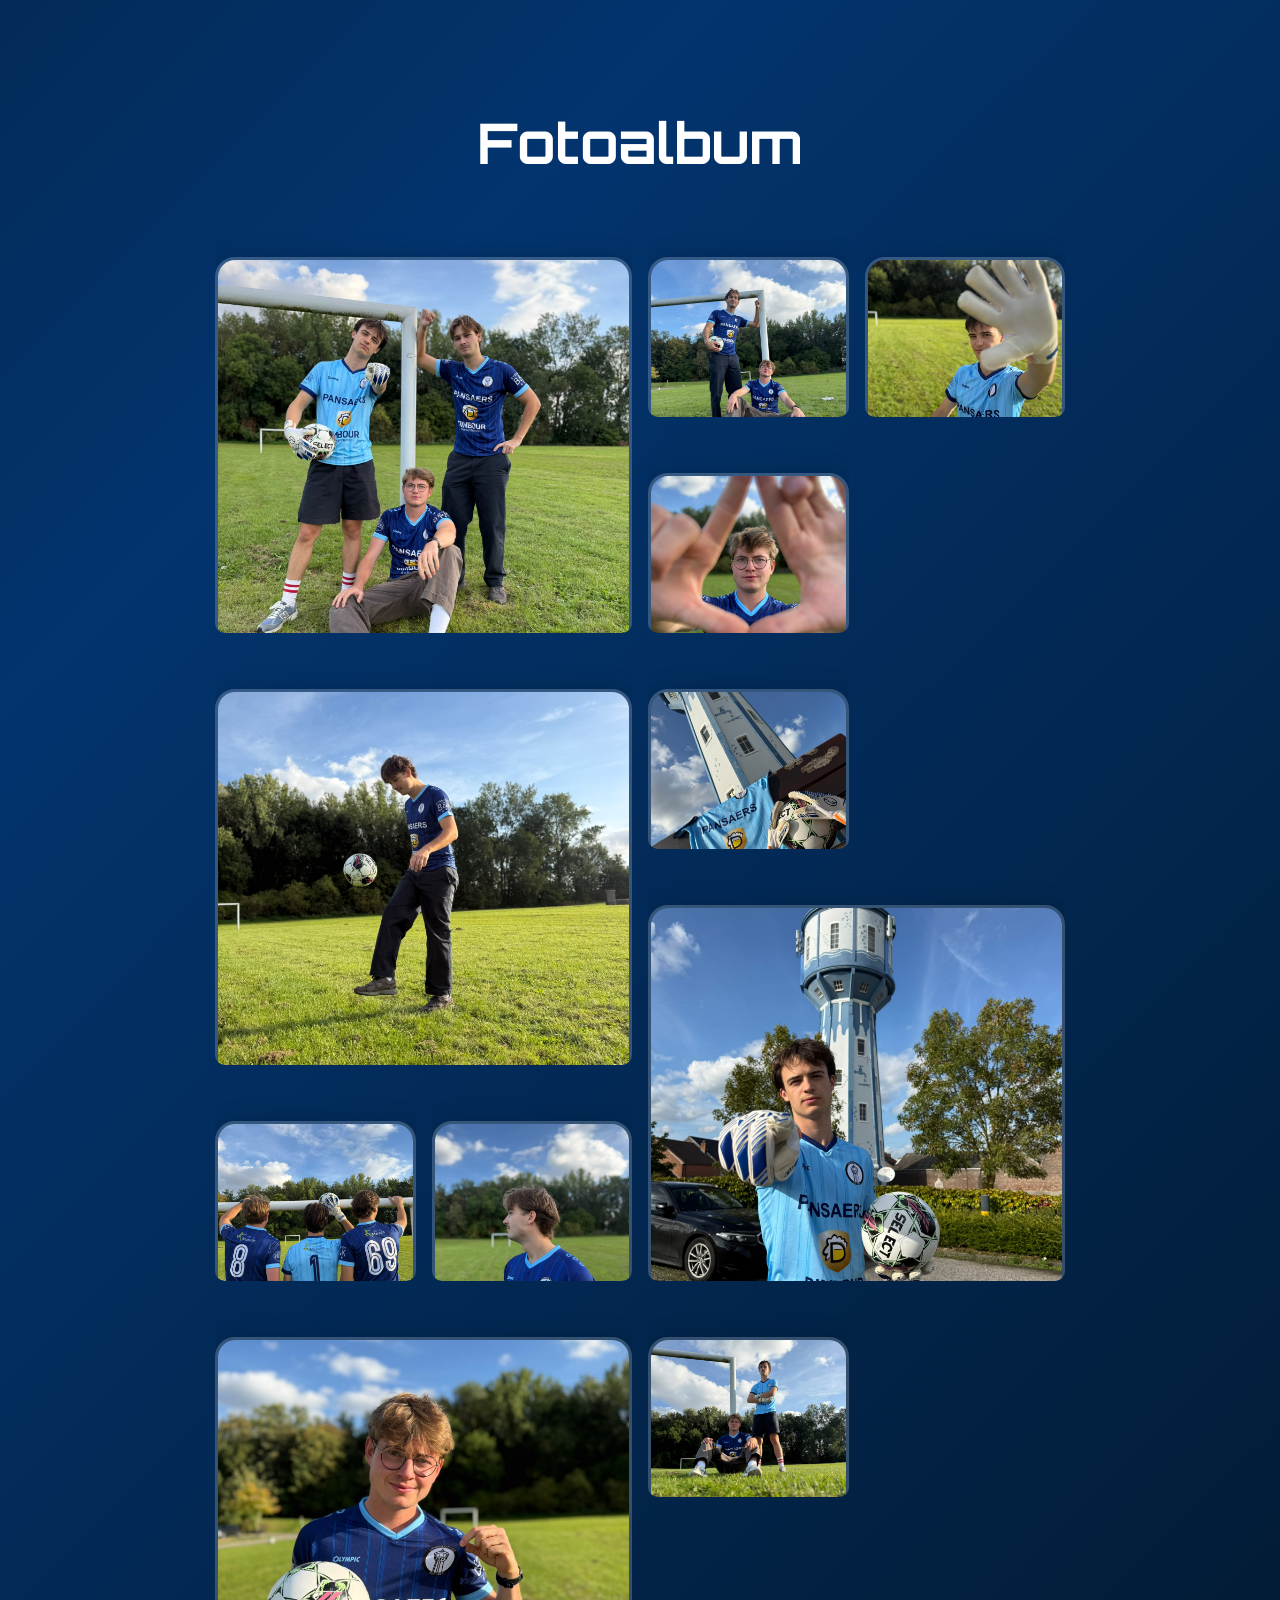
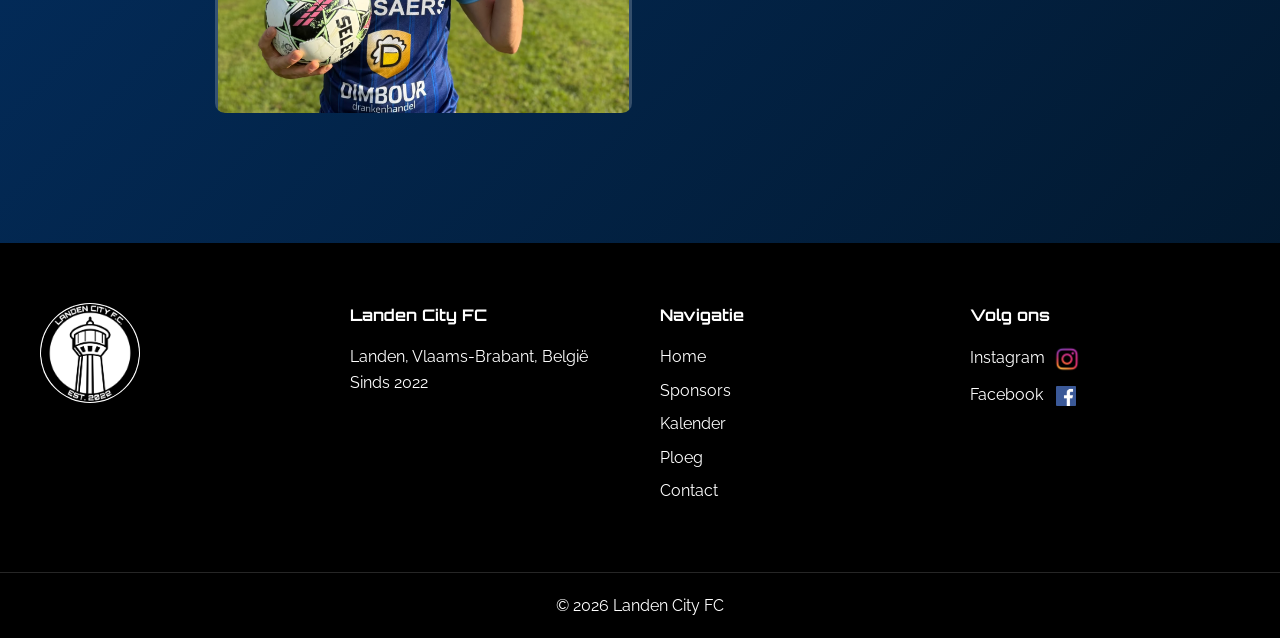
==== commit c7aaead8: "Update index.html" ====
--- a/index.html
+++ b/index.html
@@ -60,7 +60,7 @@
         <br>
         <br>
         <div>
-            <h1>Foto album</h1>
+            <h1>Fotoalbum</h1>
         
             <!--
                 INVULINSTRUCTIES FOTOALBUM:
--- a/style.css
+++ b/style.css
@@ -766,6 +766,10 @@
 }
 
 @media (max-width:768px){
+    .fotoalbum-grid{
+        grid-template-columns:1fr;
+    }
+
     .foto-tegel.foto-groot{
         grid-column:span 1;
         grid-row:span 1;
